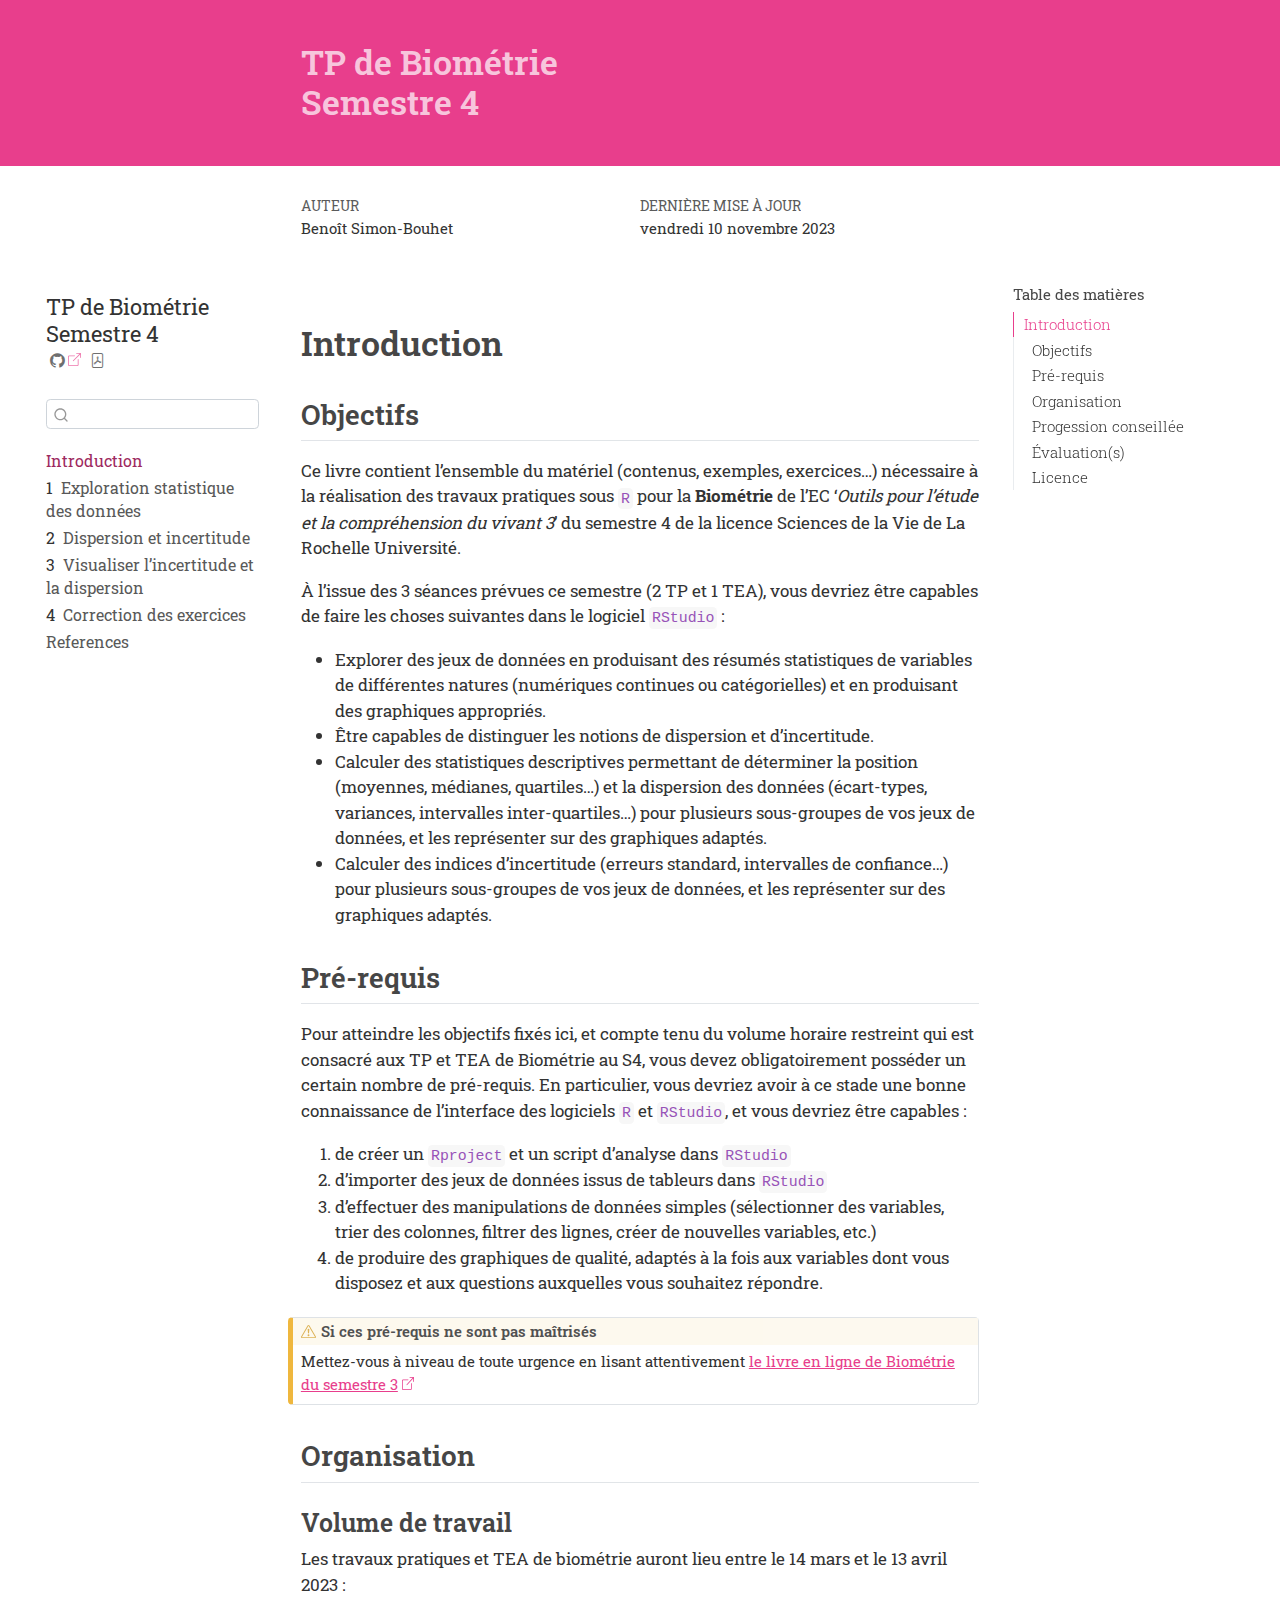
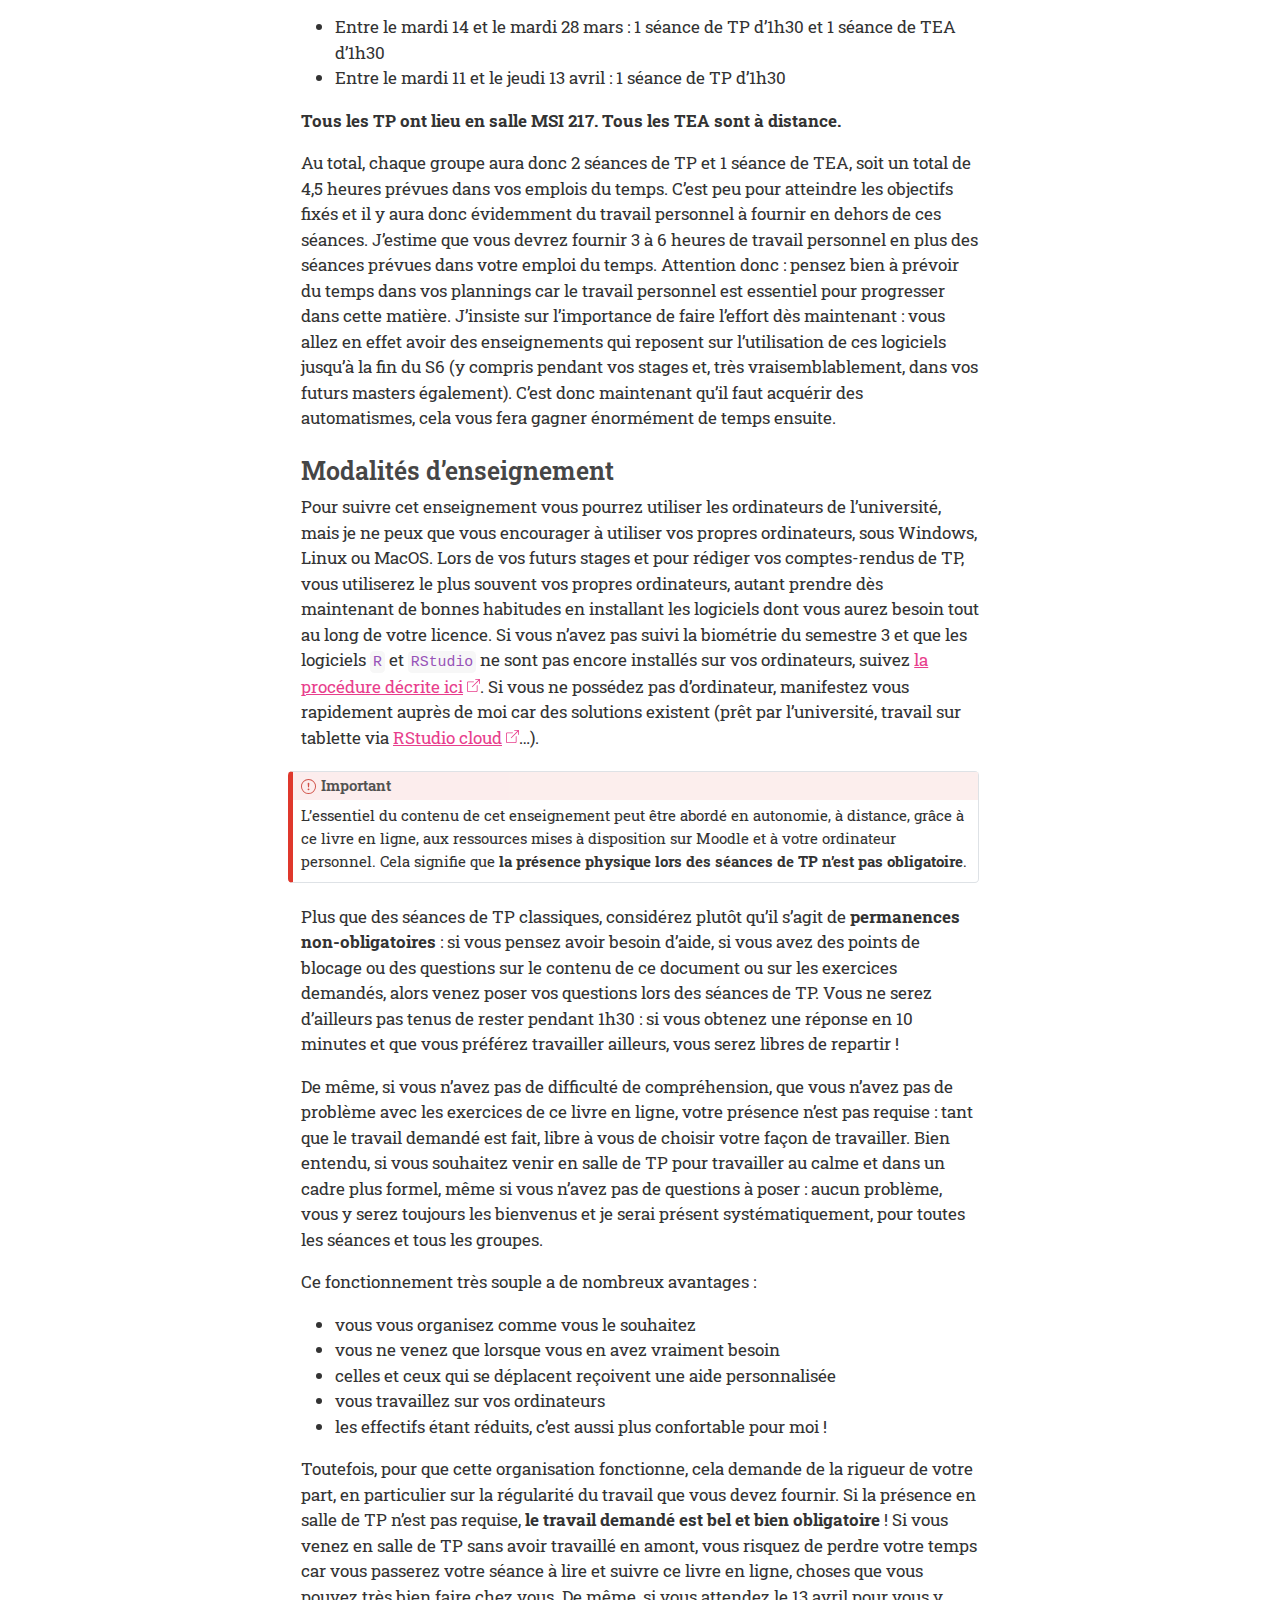
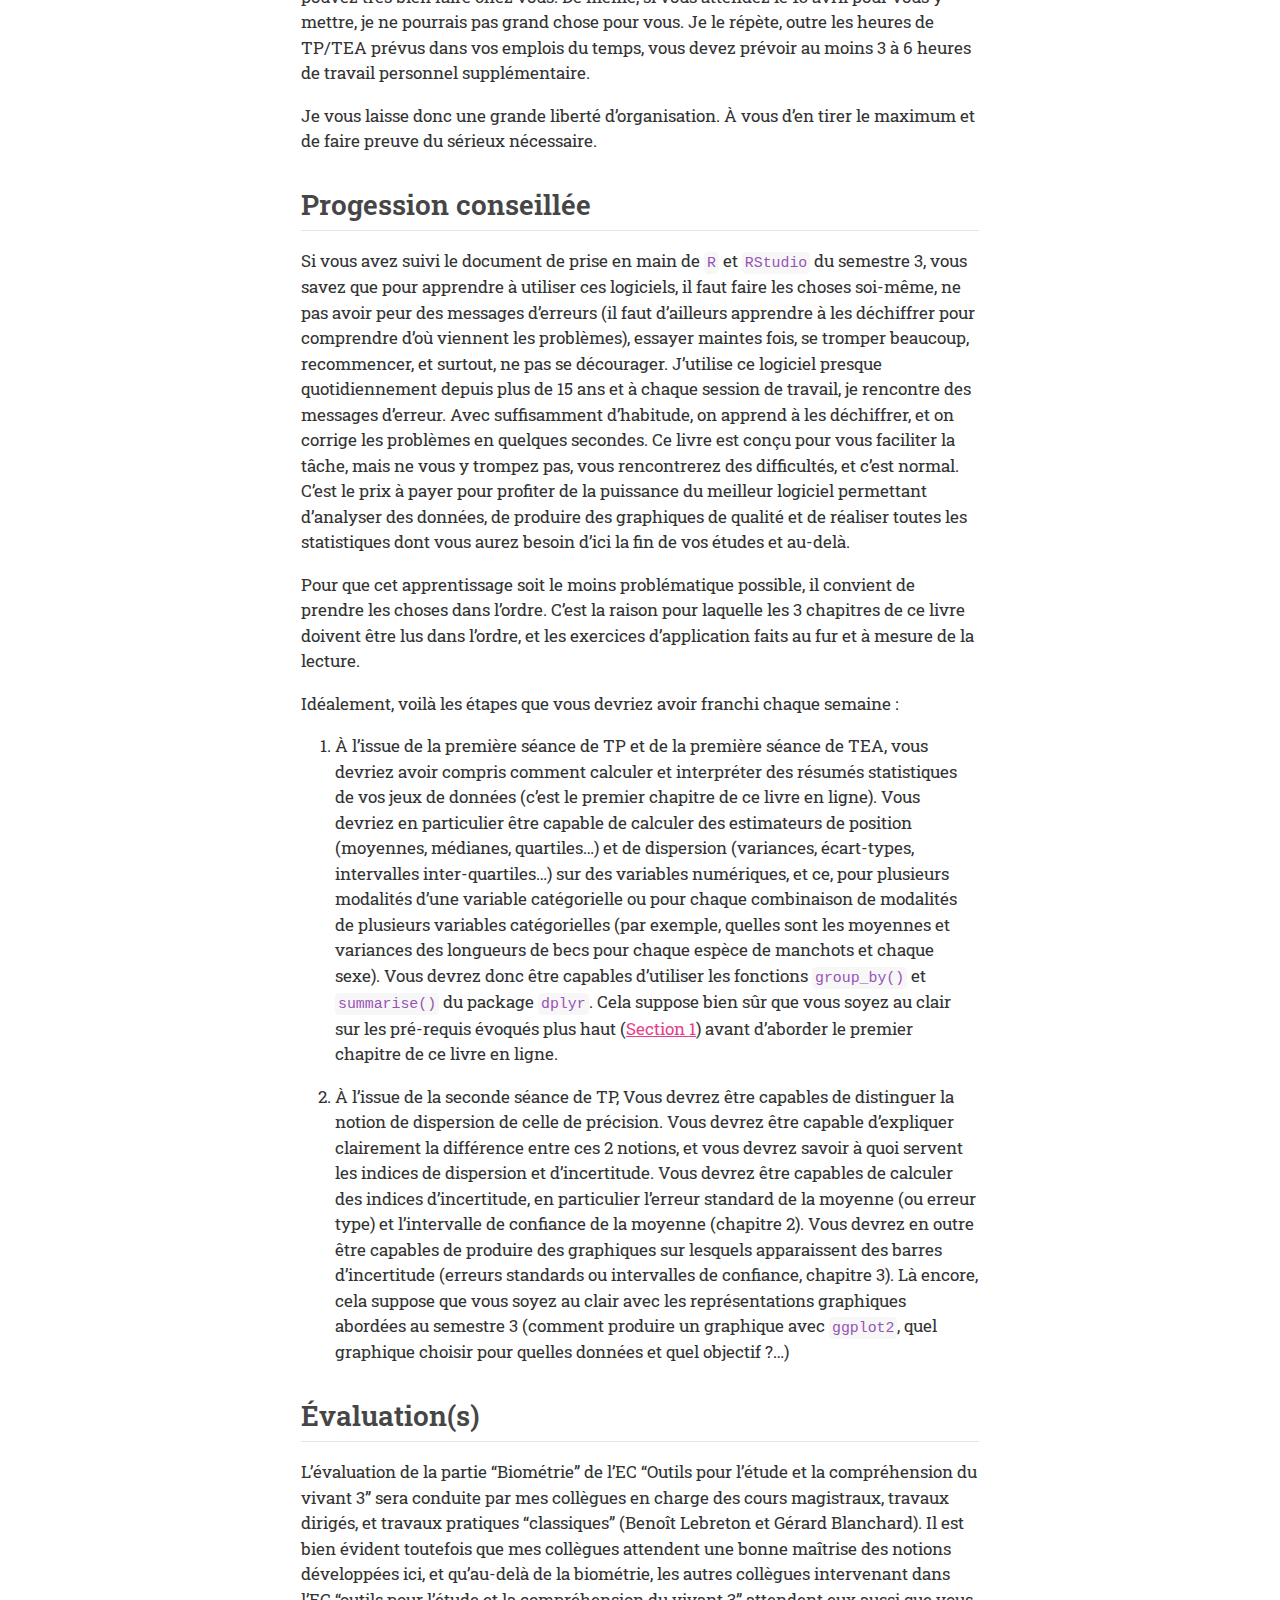
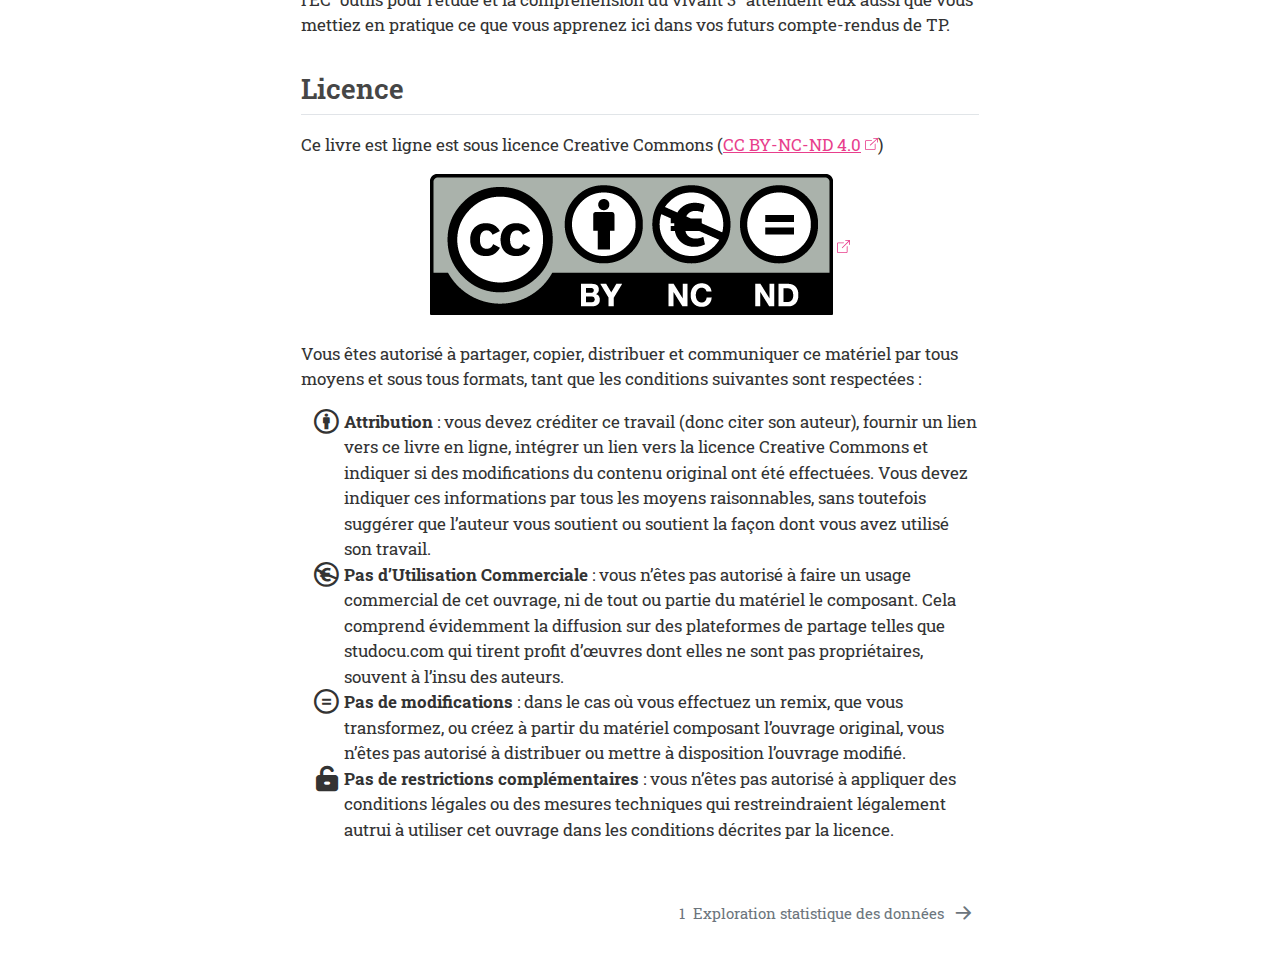
==== docs/index.html @ 90db0536 "Remove gh-pages and switch to rendering in the docs folder" ====
<!DOCTYPE html>
<html xmlns="http://www.w3.org/1999/xhtml" lang="fr" xml:lang="fr"><head>

<meta charset="utf-8">
<meta name="generator" content="quarto-1.3.433">

<meta name="viewport" content="width=device-width, initial-scale=1.0, user-scalable=yes">

<meta name="author" content="Benoît Simon-Bouhet">

<title>TP de Biométrie Semestre 4</title>
<style>
code{white-space: pre-wrap;}
span.smallcaps{font-variant: small-caps;}
div.columns{display: flex; gap: min(4vw, 1.5em);}
div.column{flex: auto; overflow-x: auto;}
div.hanging-indent{margin-left: 1.5em; text-indent: -1.5em;}
ul.task-list{list-style: none;}
ul.task-list li input[type="checkbox"] {
  width: 0.8em;
  margin: 0 0.8em 0.2em -1em; /* quarto-specific, see https://github.com/quarto-dev/quarto-cli/issues/4556 */ 
  vertical-align: middle;
}
</style>


<script src="site_libs/quarto-nav/quarto-nav.js"></script>
<script src="site_libs/quarto-nav/headroom.min.js"></script>
<script src="site_libs/clipboard/clipboard.min.js"></script>
<script src="site_libs/quarto-search/autocomplete.umd.js"></script>
<script src="site_libs/quarto-search/fuse.min.js"></script>
<script src="site_libs/quarto-search/quarto-search.js"></script>
<meta name="quarto:offset" content="./">
<link href="./01-dispersion.html" rel="next">
<script src="site_libs/quarto-html/quarto.js"></script>
<script src="site_libs/quarto-html/popper.min.js"></script>
<script src="site_libs/quarto-html/tippy.umd.min.js"></script>
<script src="site_libs/quarto-html/anchor.min.js"></script>
<link href="site_libs/quarto-html/tippy.css" rel="stylesheet">
<link href="site_libs/quarto-html/quarto-syntax-highlighting.css" rel="stylesheet" id="quarto-text-highlighting-styles">
<script src="site_libs/bootstrap/bootstrap.min.js"></script>
<link href="site_libs/bootstrap/bootstrap-icons.css" rel="stylesheet">
<link href="site_libs/bootstrap/bootstrap.min.css" rel="stylesheet" id="quarto-bootstrap" data-mode="light">
<link href="site_libs/quarto-contrib/fontawesome6-0.1.0/all.css" rel="stylesheet">
<link href="site_libs/quarto-contrib/fontawesome6-0.1.0/latex-fontsize.css" rel="stylesheet">
<script id="quarto-search-options" type="application/json">{
  "location": "sidebar",
  "copy-button": false,
  "collapse-after": 3,
  "panel-placement": "start",
  "type": "textbox",
  "limit": 20,
  "language": {
    "search-no-results-text": "Pas de résultats",
    "search-matching-documents-text": "documents trouvés",
    "search-copy-link-title": "Copier le lien vers la recherche",
    "search-hide-matches-text": "Cacher les correspondances additionnelles",
    "search-more-match-text": "correspondance de plus dans ce document",
    "search-more-matches-text": "correspondances de plus dans ce document",
    "search-clear-button-title": "Effacer",
    "search-detached-cancel-button-title": "Annuler",
    "search-submit-button-title": "Envoyer",
    "search-label": "Recherche"
  }
}</script>
<style>html{ scroll-behavior: smooth; }</style>


</head>

<body class="nav-sidebar floating">

<div id="quarto-search-results"></div>
  <header id="quarto-header" class="headroom fixed-top">
  <nav class="quarto-secondary-nav">
    <div class="container-fluid d-flex">
      <button type="button" class="quarto-btn-toggle btn" data-bs-toggle="collapse" data-bs-target="#quarto-sidebar,#quarto-sidebar-glass" aria-controls="quarto-sidebar" aria-expanded="false" aria-label="Basculer la barre latérale" onclick="if (window.quartoToggleHeadroom) { window.quartoToggleHeadroom(); }">
        <i class="bi bi-layout-text-sidebar-reverse"></i>
      </button>
      <nav class="quarto-page-breadcrumbs" aria-label="breadcrumb"><ol class="breadcrumb"><li class="breadcrumb-item"><a href="./index.html">Introduction</a></li></ol></nav>
      <a class="flex-grow-1" role="button" data-bs-toggle="collapse" data-bs-target="#quarto-sidebar,#quarto-sidebar-glass" aria-controls="quarto-sidebar" aria-expanded="false" aria-label="Basculer la barre latérale" onclick="if (window.quartoToggleHeadroom) { window.quartoToggleHeadroom(); }">      
      </a>
      <button type="button" class="btn quarto-search-button" aria-label="" onclick="window.quartoOpenSearch();">
        <i class="bi bi-search"></i>
      </button>
    </div>
  </nav>
</header>
<!-- content -->
<header id="title-block-header" class="quarto-title-block default page-columns page-full">
  <div class="quarto-title-banner page-columns page-full">
    <div class="quarto-title column-body">
      <h1 class="title">TP de Biométrie<br> Semestre 4<br></h1>
                      </div>
  </div>
    
  
  <div class="quarto-title-meta">

      <div>
      <div class="quarto-title-meta-heading">Auteur</div>
      <div class="quarto-title-meta-contents">
               <p>Benoît Simon-Bouhet </p>
            </div>
    </div>
      
      <div>
      <div class="quarto-title-meta-heading">Dernière Mise à jour</div>
      <div class="quarto-title-meta-contents">
        <p class="date">vendredi 10 novembre 2023</p>
      </div>
    </div>
    
      
    </div>
    
  
  </header><div id="quarto-content" class="quarto-container page-columns page-rows-contents page-layout-article">
<!-- sidebar -->
  <nav id="quarto-sidebar" class="sidebar collapse collapse-horizontal sidebar-navigation floating overflow-auto">
    <div class="pt-lg-2 mt-2 text-left sidebar-header">
    <div class="sidebar-title mb-0 py-0">
      <a href="./">TP de Biométrie<br> Semestre 4<br></a> 
        <div class="sidebar-tools-main">
    <a href="https://github.com/besibo/BiometrieS4" rel="" title="Source Code" class="quarto-navigation-tool px-1" aria-label="Source Code"><i class="bi bi-github"></i></a>
    <a href="./TP-de-Biométrie-br--Semestre-4-br-.pdf" rel="" title="Download PDF" class="quarto-navigation-tool px-1" aria-label="Download PDF"><i class="bi bi-file-pdf"></i></a>
</div>
    </div>
      </div>
        <div class="mt-2 flex-shrink-0 align-items-center">
        <div class="sidebar-search">
        <div id="quarto-search" class="" title="Recherche"></div>
        </div>
        </div>
    <div class="sidebar-menu-container"> 
    <ul class="list-unstyled mt-1">
        <li class="sidebar-item">
  <div class="sidebar-item-container"> 
  <a href="./index.html" class="sidebar-item-text sidebar-link active">
 <span class="menu-text">Introduction</span></a>
  </div>
</li>
        <li class="sidebar-item">
  <div class="sidebar-item-container"> 
  <a href="./01-dispersion.html" class="sidebar-item-text sidebar-link">
 <span class="menu-text"><span class="chapter-number">1</span>&nbsp; <span class="chapter-title">Exploration statistique des données</span></span></a>
  </div>
</li>
        <li class="sidebar-item">
  <div class="sidebar-item-container"> 
  <a href="./02-incertitude.html" class="sidebar-item-text sidebar-link">
 <span class="menu-text"><span class="chapter-number">2</span>&nbsp; <span class="chapter-title">Dispersion et incertitude</span></span></a>
  </div>
</li>
        <li class="sidebar-item">
  <div class="sidebar-item-container"> 
  <a href="./03-graphiques.html" class="sidebar-item-text sidebar-link">
 <span class="menu-text"><span class="chapter-number">3</span>&nbsp; <span class="chapter-title">Visualiser l’incertitude et la dispersion</span></span></a>
  </div>
</li>
        <li class="sidebar-item">
  <div class="sidebar-item-container"> 
  <a href="./04-corrections.html" class="sidebar-item-text sidebar-link">
 <span class="menu-text"><span class="chapter-number">4</span>&nbsp; <span class="chapter-title">Correction des exercices</span></span></a>
  </div>
</li>
        <li class="sidebar-item">
  <div class="sidebar-item-container"> 
  <a href="./references.html" class="sidebar-item-text sidebar-link">
 <span class="menu-text">References</span></a>
  </div>
</li>
    </ul>
    </div>
</nav>
<div id="quarto-sidebar-glass" data-bs-toggle="collapse" data-bs-target="#quarto-sidebar,#quarto-sidebar-glass"></div>
<!-- margin-sidebar -->
    <div id="quarto-margin-sidebar" class="sidebar margin-sidebar">
        <nav id="TOC" role="doc-toc" class="toc-active">
    <h2 id="toc-title">Table des matières</h2>
   
  <ul>
  <li><a href="#introduction" id="toc-introduction" class="nav-link active" data-scroll-target="#introduction">Introduction</a>
  <ul class="collapse">
  <li><a href="#objectifs" id="toc-objectifs" class="nav-link" data-scroll-target="#objectifs">Objectifs</a></li>
  <li><a href="#sec-prerequis" id="toc-sec-prerequis" class="nav-link" data-scroll-target="#sec-prerequis">Pré-requis</a></li>
  <li><a href="#organisation" id="toc-organisation" class="nav-link" data-scroll-target="#organisation">Organisation</a>
  <ul class="collapse">
  <li><a href="#volume-de-travail" id="toc-volume-de-travail" class="nav-link" data-scroll-target="#volume-de-travail">Volume de travail</a></li>
  <li><a href="#modalités-denseignement" id="toc-modalités-denseignement" class="nav-link" data-scroll-target="#modalités-denseignement">Modalités d’enseignement</a></li>
  </ul></li>
  <li><a href="#progession-conseillée" id="toc-progession-conseillée" class="nav-link" data-scroll-target="#progession-conseillée">Progession conseillée</a></li>
  <li><a href="#évaluations" id="toc-évaluations" class="nav-link" data-scroll-target="#évaluations">Évaluation(s)</a></li>
  <li><a href="#licence" id="toc-licence" class="nav-link" data-scroll-target="#licence">Licence</a></li>
  </ul></li>
  </ul>
</nav>
    </div>
<!-- main -->
<main class="content quarto-banner-title-block" id="quarto-document-content">




<section id="introduction" class="level1 unnumbered">
<h1 class="unnumbered">Introduction</h1>
<section id="objectifs" class="level2 unnumbered">
<h2 class="unnumbered anchored" data-anchor-id="objectifs">Objectifs</h2>
<p>Ce livre contient l’ensemble du matériel (contenus, exemples, exercices…) nécessaire à la réalisation des travaux pratiques sous <code>R</code> pour la <strong>Biométrie</strong> de l’EC ‘<em>Outils pour l’étude et la compréhension du vivant 3</em>’ du semestre 4 de la licence Sciences de la Vie de La Rochelle Université.</p>
<p>À l’issue des 3 séances prévues ce semestre (2 TP et 1 TEA), vous devriez être capables de faire les choses suivantes dans le logiciel <code>RStudio</code> :</p>
<ul>
<li>Explorer des jeux de données en produisant des résumés statistiques de variables de différentes natures (numériques continues ou catégorielles) et en produisant des graphiques appropriés.</li>
<li>Être capables de distinguer les notions de dispersion et d’incertitude.</li>
<li>Calculer des statistiques descriptives permettant de déterminer la position (moyennes, médianes, quartiles…) et la dispersion des données (écart-types, variances, intervalles inter-quartiles…) pour plusieurs sous-groupes de vos jeux de données, et les représenter sur des graphiques adaptés.</li>
<li>Calculer des indices d’incertitude (erreurs standard, intervalles de confiance…) pour plusieurs sous-groupes de vos jeux de données, et les représenter sur des graphiques adaptés.</li>
</ul>
</section>
<section id="sec-prerequis" class="level2">
<h2 class="anchored" data-anchor-id="sec-prerequis">Pré-requis</h2>
<p>Pour atteindre les objectifs fixés ici, et compte tenu du volume horaire restreint qui est consacré aux TP et TEA de Biométrie au S4, vous devez obligatoirement posséder un certain nombre de pré-requis. En particulier, vous devriez avoir à ce stade une bonne connaissance de l’interface des logiciels <code>R</code> et <code>RStudio</code>, et vous devriez être capables :</p>
<ol type="1">
<li>de créer un <code>Rproject</code> et un script d’analyse dans <code>RStudio</code></li>
<li>d’importer des jeux de données issus de tableurs dans <code>RStudio</code></li>
<li>d’effectuer des manipulations de données simples (sélectionner des variables, trier des colonnes, filtrer des lignes, créer de nouvelles variables, etc.)</li>
<li>de produire des graphiques de qualité, adaptés à la fois aux variables dont vous disposez et aux questions auxquelles vous souhaitez répondre.</li>
</ol>
<div class="callout callout-style-default callout-warning callout-titled">
<div class="callout-header d-flex align-content-center">
<div class="callout-icon-container">
<i class="callout-icon"></i>
</div>
<div class="callout-title-container flex-fill">
Si ces pré-requis ne sont pas maîtrisés
</div>
</div>
<div class="callout-body-container callout-body">
<p>Mettez-vous à niveau de toute urgence en lisant attentivement <a href="https://besibo.github.io/BiometrieS3/">le livre en ligne de Biométrie du semestre 3</a></p>
</div>
</div>
</section>
<section id="organisation" class="level2 unnumbered">
<h2 class="unnumbered anchored" data-anchor-id="organisation">Organisation</h2>
<section id="volume-de-travail" class="level3 unnumbered">
<h3 class="unnumbered anchored" data-anchor-id="volume-de-travail">Volume de travail</h3>
<p>Les travaux pratiques et TEA de biométrie auront lieu entre le 14 mars et le 13 avril 2023 :</p>
<ul>
<li>Entre le mardi 14 et le mardi 28 mars : 1 séance de TP d’1h30 et 1 séance de TEA d’1h30</li>
<li>Entre le mardi 11 et le jeudi 13 avril : 1 séance de TP d’1h30</li>
</ul>
<!-- Il manque une séance de TP et de TEA par rapport à la maquette -->
<p><strong>Tous les TP ont lieu en salle MSI 217. Tous les TEA sont à distance.</strong></p>
<p>Au total, chaque groupe aura donc 2 séances de TP et 1 séance de TEA, soit un total de 4,5 heures prévues dans vos emplois du temps. C’est peu pour atteindre les objectifs fixés et il y aura donc évidemment du travail personnel à fournir en dehors de ces séances. J’estime que vous devrez fournir 3 à 6 heures de travail personnel en plus des séances prévues dans votre emploi du temps. Attention donc : pensez bien à prévoir du temps dans vos plannings car le travail personnel est essentiel pour progresser dans cette matière. J’insiste sur l’importance de faire l’effort dès maintenant : vous allez en effet avoir des enseignements qui reposent sur l’utilisation de ces logiciels jusqu’à la fin du S6 (y compris pendant vos stages et, très vraisemblablement, dans vos futurs masters également). C’est donc maintenant qu’il faut acquérir des automatismes, cela vous fera gagner énormément de temps ensuite.</p>
</section>
<section id="modalités-denseignement" class="level3 unnumbered">
<h3 class="unnumbered anchored" data-anchor-id="modalités-denseignement">Modalités d’enseignement</h3>
<p>Pour suivre cet enseignement vous pourrez utiliser les ordinateurs de l’université, mais je ne peux que vous encourager à utiliser vos propres ordinateurs, sous Windows, Linux ou MacOS. Lors de vos futurs stages et pour rédiger vos comptes-rendus de TP, vous utiliserez le plus souvent vos propres ordinateurs, autant prendre dès maintenant de bonnes habitudes en installant les logiciels dont vous aurez besoin tout au long de votre licence. Si vous n’avez pas suivi la biométrie du semestre 3 et que les logiciels <code>R</code> et <code>RStudio</code> ne sont pas encore installés sur vos ordinateurs, suivez <a href="https://besibo.github.io/BiometrieS3/01-R-basics.html#sec-install">la procédure décrite ici</a>. Si vous ne possédez pas d’ordinateur, manifestez vous rapidement auprès de moi car des solutions existent (prêt par l’université, travail sur tablette via <a href="https://rstudio.cloud">RStudio cloud</a>…).</p>
<div class="callout callout-style-default callout-important callout-titled">
<div class="callout-header d-flex align-content-center">
<div class="callout-icon-container">
<i class="callout-icon"></i>
</div>
<div class="callout-title-container flex-fill">
Important
</div>
</div>
<div class="callout-body-container callout-body">
<p>L’essentiel du contenu de cet enseignement peut être abordé en autonomie, à distance, grâce à ce livre en ligne, aux ressources mises à disposition sur Moodle et à votre ordinateur personnel. Cela signifie que <strong>la présence physique lors des séances de TP n’est pas obligatoire</strong>.</p>
</div>
</div>
<p>Plus que des séances de TP classiques, considérez plutôt qu’il s’agit de <strong>permanences non-obligatoires</strong> : si vous pensez avoir besoin d’aide, si vous avez des points de blocage ou des questions sur le contenu de ce document ou sur les exercices demandés, alors venez poser vos questions lors des séances de TP. Vous ne serez d’ailleurs pas tenus de rester pendant 1h30 : si vous obtenez une réponse en 10 minutes et que vous préférez travailler ailleurs, vous serez libres de repartir !</p>
<p>De même, si vous n’avez pas de difficulté de compréhension, que vous n’avez pas de problème avec les exercices de ce livre en ligne, votre présence n’est pas requise : tant que le travail demandé est fait, libre à vous de choisir votre façon de travailler. Bien entendu, si vous souhaitez venir en salle de TP pour travailler au calme et dans un cadre plus formel, même si vous n’avez pas de questions à poser : aucun problème, vous y serez toujours les bienvenus et je serai présent systématiquement, pour toutes les séances et tous les groupes.</p>
<p>Ce fonctionnement très souple a de nombreux avantages :</p>
<ul>
<li>vous vous organisez comme vous le souhaitez</li>
<li>vous ne venez que lorsque vous en avez vraiment besoin</li>
<li>celles et ceux qui se déplacent reçoivent une aide personnalisée</li>
<li>vous travaillez sur vos ordinateurs</li>
<li>les effectifs étant réduits, c’est aussi plus confortable pour moi !</li>
</ul>
<p>Toutefois, pour que cette organisation fonctionne, cela demande de la rigueur de votre part, en particulier sur la régularité du travail que vous devez fournir. Si la présence en salle de TP n’est pas requise, <strong>le travail demandé est bel et bien obligatoire</strong> ! Si vous venez en salle de TP sans avoir travaillé en amont, vous risquez de perdre votre temps car vous passerez votre séance à lire et suivre ce livre en ligne, choses que vous pouvez très bien faire chez vous. De même, si vous attendez le 13 avril pour vous y mettre, je ne pourrais pas grand chose pour vous. Je le répète, outre les heures de TP/TEA prévus dans vos emplois du temps, vous devez prévoir au moins 3 à 6 heures de travail personnel supplémentaire.</p>
<p>Je vous laisse donc une grande liberté d’organisation. À vous d’en tirer le maximum et de faire preuve du sérieux nécessaire.</p>
<!-- ### Utilisation de Slack {-} -->

<!-- Outre les séances de permanence non-obligatoires, nous échangerons aussi sur [l'application Slack](https://slack.com/intl/fr-fr/), qui fonctionne un peu comme un "twitter privé". Slack facilite la communication des équipes et permet de travailler ensemble. Créez-vous un compte en ligne et installez le logiciel sur votre ordinateur (il existe aussi des versions pour tablettes et smartphones). Lorsque vous aurez installé le logiciel, [cliquez sur ce lien](https://join.slack.com/t/l3sv22-23ecoutil/shared_invite/zt-1hmldkjae-Y9VADlxH~iM5u3PPMUF9_A) pour vous connecter à notre espace de travail commun intitulé `L3 SV 22-23 / EC outils` (ce lien expire régulièrement : faites moi signe s'il n'est plus valide).  -->
<!-- Vous verrez que 3 "chaînes" sont disponibles : -->
<!-- - \#général : c'est là que les questions liées à l'organisation générale du cours, des TP et TEA, des évaluations, etc. doivent être posées. Si vous ne savez pas si une séance de permanence a lieu, posez la question ici. -->

<!-- - \#questions-rstudio : c'est ici que toutes les questions pratiques liées à l'utilisation de `R` et `RStudio` devront êtres posées. Problèmes de syntaxe, problèmes liés à l'interface, à l'installation des packages ou à l'utilisation des fonctions, à la création des graphiques, à la manipulation des tableaux... Tout ce qui concerne directement les logiciels sera traité ici. Vous êtes libres de poser des questions, de poster des captures d'écran, des morceaux de code, des messages d'erreur. Et **vous êtes bien entendus vivement encouragés à vous entraider et à répondre aux questions de vos collègues.** Je n'interviendrai ici que pour répondre aux questions laissées sans réponse ou si les réponses apportées sont inexactes. Le fonctionnement est celui d'un forum de discussion instantané. Vous en tirerez le plus grand bénéfice en participant et en n'ayant pas peur de poser des questions, même si elles vous paraissent idiotes. Rappelez-vous toujours que si vous vous posez une question, d'autres se la posent aussi probablement. -->
<!-- - \#questions-stats : C'est ici que vous pourrez poser vos questions liées aux méthodes statistiques ou aux choix des modèles de dynamique des populations. Tout ce qui ne concerne pas directement l'utilisation du logiciel (comme par exemple le choix d'un test ou des hypothèses nulles et alternatives, la démarche d'analyse, la signification de tel paramètre ou estimateur, le principe de telle ou telle méthode...) peut être discuté ici. Comme pour le canal \#questions-rstudio, **vous êtes encouragés à vous entraider et à répondre aux questions de vos collègues**. -->

<!-- Ainsi, quand vous travaillerez à vos TP ou TEA, que vous soyez installés chez vous ou en salle de TP, prenez l'habitude de garder Slack ouvert sur votre ordinateur. Même si vous n'avez pas de question à poser, votre participation active pour répondre à vos collègues est souhaitable et souhaitée. Je vous incite donc fortement à vous **entraider** : c'est très formateur pour celui qui explique, et celui qui rencontre une difficulté a plus de chances de comprendre si c'est quelqu'un d'autre qui lui explique plutôt que la personne qui a rédigé les instructions mal comprises. -->
<!-- Ce document est fait pour vous permettre d'avancer en autonomie et vous ne devriez normalement pas avoir beaucoup besoin de moi si votre lecture est attentive. L'expérience montre en effet que la plupart du temps, il suffit de lire correctement les paragraphes précédents et/ou suivants pour obtenir la réponse à ses questions. J'essaie néanmoins de rester disponible sur Slack pendant les séances de TP et de TEA de tous les groupes. Cela veut donc dire que même si votre groupe n'est pas en TP, vos questions ont des chances d'être lues et de recevoir des réponses dès que d'autres groupes sont en TP ou TEA. Vous êtes d'ailleurs encouragés à échanger sur Slack aussi pendant vos phases de travail personnel. -->
</section>
</section>
<section id="progession-conseillée" class="level2 unnumbered">
<h2 class="unnumbered anchored" data-anchor-id="progession-conseillée">Progession conseillée</h2>
<p>Si vous avez suivi le document de prise en main de <code>R</code> et <code>RStudio</code> du semestre 3, vous savez que pour apprendre à utiliser ces logiciels, il faut faire les choses soi-même, ne pas avoir peur des messages d’erreurs (il faut d’ailleurs apprendre à les déchiffrer pour comprendre d’où viennent les problèmes), essayer maintes fois, se tromper beaucoup, recommencer, et surtout, ne pas se décourager. J’utilise ce logiciel presque quotidiennement depuis plus de 15 ans et à chaque session de travail, je rencontre des messages d’erreur. Avec suffisamment d’habitude, on apprend à les déchiffrer, et on corrige les problèmes en quelques secondes. Ce livre est conçu pour vous faciliter la tâche, mais ne vous y trompez pas, vous rencontrerez des difficultés, et c’est normal. C’est le prix à payer pour profiter de la puissance du meilleur logiciel permettant d’analyser des données, de produire des graphiques de qualité et de réaliser toutes les statistiques dont vous aurez besoin d’ici la fin de vos études et au-delà.</p>
<p>Pour que cet apprentissage soit le moins problématique possible, il convient de prendre les choses dans l’ordre. C’est la raison pour laquelle les 3 chapitres de ce livre doivent être lus dans l’ordre, et les exercices d’application faits au fur et à mesure de la lecture.</p>
<p>Idéalement, voilà les étapes que vous devriez avoir franchi chaque semaine :</p>
<ol type="1">
<li><p>À l’issue de la première séance de TP et de la première séance de TEA, vous devriez avoir compris comment calculer et interpréter des résumés statistiques de vos jeux de données (c’est le premier chapitre de ce livre en ligne). Vous devriez en particulier être capable de calculer des estimateurs de position (moyennes, médianes, quartiles…) et de dispersion (variances, écart-types, intervalles inter-quartiles…) sur des variables numériques, et ce, pour plusieurs modalités d’une variable catégorielle ou pour chaque combinaison de modalités de plusieurs variables catégorielles (par exemple, quelles sont les moyennes et variances des longueurs de becs pour chaque espèce de manchots et chaque sexe). Vous devrez donc être capables d’utiliser les fonctions <code>group_by()</code> et <code>summarise()</code> du package <code>dplyr</code>. Cela suppose bien sûr que vous soyez au clair sur les pré-requis évoqués plus haut (<a href="#sec-prerequis"><span>Section&nbsp;1</span></a>) avant d’aborder le premier chapitre de ce livre en ligne.</p></li>
<li><p>À l’issue de la seconde séance de TP, Vous devrez être capables de distinguer la notion de dispersion de celle de précision. Vous devrez être capable d’expliquer clairement la différence entre ces 2 notions, et vous devrez savoir à quoi servent les indices de dispersion et d’incertitude. Vous devrez être capables de calculer des indices d’incertitude, en particulier l’erreur standard de la moyenne (ou erreur type) et l’intervalle de confiance de la moyenne (chapitre 2). Vous devrez en outre être capables de produire des graphiques sur lesquels apparaissent des barres d’incertitude (erreurs standards ou intervalles de confiance, chapitre 3). Là encore, cela suppose que vous soyez au clair avec les représentations graphiques abordées au semestre 3 (comment produire un graphique avec <code>ggplot2</code>, quel graphique choisir pour quelles données et quel objectif ?…)</p></li>
</ol>
</section>
<section id="évaluations" class="level2 unnumbered">
<h2 class="unnumbered anchored" data-anchor-id="évaluations">Évaluation(s)</h2>
<p>L’évaluation de la partie “Biométrie” de l’EC “Outils pour l’étude et la compréhension du vivant 3” sera conduite par mes collègues en charge des cours magistraux, travaux dirigés, et travaux pratiques “classiques” (Benoît Lebreton et Gérard Blanchard). Il est bien évident toutefois que mes collègues attendent une bonne maîtrise des notions développées ici, et qu’au-delà de la biométrie, les autres collègues intervenant dans l’EC “outils pour l’étude et la compréhension du vivant 3” attendent eux aussi que vous mettiez en pratique ce que vous apprenez ici dans vos futurs compte-rendus de TP.</p>
</section>
<section id="licence" class="level2">
<h2 class="anchored" data-anchor-id="licence">Licence</h2>
<p>Ce livre est ligne est sous licence Creative Commons (<a href="https://creativecommons.org/licenses/by-nc-nd/4.0/deed.fr">CC BY-NC-ND 4.0</a>)</p>
<div class="quarto-figure quarto-figure-center">
<figure class="figure">
<p><a href="https://creativecommons.org/licenses/by-nc-nd/4.0/deed.fr"><img src="images/cc_licence.png" class="img-fluid figure-img"></a></p>
</figure>
</div>
<p>Vous êtes autorisé à partager, copier, distribuer et communiquer ce matériel par tous moyens et sous tous formats, tant que les conditions suivantes sont respectées :</p>
<ul class="fa-ul">
<li>
<span class="fa-li"><i class="fa-brands fa-creative-commons-by fa-xl" aria-label="creative-commons-by"></i></span> <strong>Attribution</strong> : vous devez créditer ce travail (donc citer son auteur), fournir un lien vers ce livre en ligne, intégrer un lien vers la licence Creative Commons et indiquer si des modifications du contenu original ont été effectuées. Vous devez indiquer ces informations par tous les moyens raisonnables, sans toutefois suggérer que l’auteur vous soutient ou soutient la façon dont vous avez utilisé son travail.
</li>
<li>
<span class="fa-li"><i class="fa-brands fa-creative-commons-nc-eu fa-xl" aria-label="creative-commons-nc-eu"></i></span> <strong>Pas d’Utilisation Commerciale</strong> : vous n’êtes pas autorisé à faire un usage commercial de cet ouvrage, ni de tout ou partie du matériel le composant. Cela comprend évidemment la diffusion sur des plateformes de partage telles que studocu.com qui tirent profit d’œuvres dont elles ne sont pas propriétaires, souvent à l’insu des auteurs.
</li>
<li>
<span class="fa-li"><i class="fa-brands fa-creative-commons-nd fa-xl" aria-label="creative-commons-nd"></i></span> <strong>Pas de modifications</strong> : dans le cas où vous effectuez un remix, que vous transformez, ou créez à partir du matériel composant l’ouvrage original, vous n’êtes pas autorisé à distribuer ou mettre à disposition l’ouvrage modifié.
</li>
<li>
<span class="fa-li"><i class="fa-solid fa-unlock-alt fa-xl" aria-label="unlock-alt"></i></span> <strong>Pas de restrictions complémentaires</strong> : vous n’êtes pas autorisé à appliquer des conditions légales ou des mesures techniques qui restreindraient légalement autrui à utiliser cet ouvrage dans les conditions décrites par la licence.
</li>
</ul>


</section>
</section>

</main> <!-- /main -->
<script id="quarto-html-after-body" type="application/javascript">
window.document.addEventListener("DOMContentLoaded", function (event) {
  const toggleBodyColorMode = (bsSheetEl) => {
    const mode = bsSheetEl.getAttribute("data-mode");
    const bodyEl = window.document.querySelector("body");
    if (mode === "dark") {
      bodyEl.classList.add("quarto-dark");
      bodyEl.classList.remove("quarto-light");
    } else {
      bodyEl.classList.add("quarto-light");
      bodyEl.classList.remove("quarto-dark");
    }
  }
  const toggleBodyColorPrimary = () => {
    const bsSheetEl = window.document.querySelector("link#quarto-bootstrap");
    if (bsSheetEl) {
      toggleBodyColorMode(bsSheetEl);
    }
  }
  toggleBodyColorPrimary();  
  const icon = "";
  const anchorJS = new window.AnchorJS();
  anchorJS.options = {
    placement: 'right',
    icon: icon
  };
  anchorJS.add('.anchored');
  const isCodeAnnotation = (el) => {
    for (const clz of el.classList) {
      if (clz.startsWith('code-annotation-')) {                     
        return true;
      }
    }
    return false;
  }
  const clipboard = new window.ClipboardJS('.code-copy-button', {
    text: function(trigger) {
      const codeEl = trigger.previousElementSibling.cloneNode(true);
      for (const childEl of codeEl.children) {
        if (isCodeAnnotation(childEl)) {
          childEl.remove();
        }
      }
      return codeEl.innerText;
    }
  });
  clipboard.on('success', function(e) {
    // button target
    const button = e.trigger;
    // don't keep focus
    button.blur();
    // flash "checked"
    button.classList.add('code-copy-button-checked');
    var currentTitle = button.getAttribute("title");
    button.setAttribute("title", "Copié");
    let tooltip;
    if (window.bootstrap) {
      button.setAttribute("data-bs-toggle", "tooltip");
      button.setAttribute("data-bs-placement", "left");
      button.setAttribute("data-bs-title", "Copié");
      tooltip = new bootstrap.Tooltip(button, 
        { trigger: "manual", 
          customClass: "code-copy-button-tooltip",
          offset: [0, -8]});
      tooltip.show();    
    }
    setTimeout(function() {
      if (tooltip) {
        tooltip.hide();
        button.removeAttribute("data-bs-title");
        button.removeAttribute("data-bs-toggle");
        button.removeAttribute("data-bs-placement");
      }
      button.setAttribute("title", currentTitle);
      button.classList.remove('code-copy-button-checked');
    }, 1000);
    // clear code selection
    e.clearSelection();
  });
  function tippyHover(el, contentFn) {
    const config = {
      allowHTML: true,
      content: contentFn,
      maxWidth: 500,
      delay: 100,
      arrow: false,
      appendTo: function(el) {
          return el.parentElement;
      },
      interactive: true,
      interactiveBorder: 10,
      theme: 'quarto',
      placement: 'bottom-start'
    };
    window.tippy(el, config); 
  }
  const noterefs = window.document.querySelectorAll('a[role="doc-noteref"]');
  for (var i=0; i<noterefs.length; i++) {
    const ref = noterefs[i];
    tippyHover(ref, function() {
      // use id or data attribute instead here
      let href = ref.getAttribute('data-footnote-href') || ref.getAttribute('href');
      try { href = new URL(href).hash; } catch {}
      const id = href.replace(/^#\/?/, "");
      const note = window.document.getElementById(id);
      return note.innerHTML;
    });
  }
      let selectedAnnoteEl;
      const selectorForAnnotation = ( cell, annotation) => {
        let cellAttr = 'data-code-cell="' + cell + '"';
        let lineAttr = 'data-code-annotation="' +  annotation + '"';
        const selector = 'span[' + cellAttr + '][' + lineAttr + ']';
        return selector;
      }
      const selectCodeLines = (annoteEl) => {
        const doc = window.document;
        const targetCell = annoteEl.getAttribute("data-target-cell");
        const targetAnnotation = annoteEl.getAttribute("data-target-annotation");
        const annoteSpan = window.document.querySelector(selectorForAnnotation(targetCell, targetAnnotation));
        const lines = annoteSpan.getAttribute("data-code-lines").split(",");
        const lineIds = lines.map((line) => {
          return targetCell + "-" + line;
        })
        let top = null;
        let height = null;
        let parent = null;
        if (lineIds.length > 0) {
            //compute the position of the single el (top and bottom and make a div)
            const el = window.document.getElementById(lineIds[0]);
            top = el.offsetTop;
            height = el.offsetHeight;
            parent = el.parentElement.parentElement;
          if (lineIds.length > 1) {
            const lastEl = window.document.getElementById(lineIds[lineIds.length - 1]);
            const bottom = lastEl.offsetTop + lastEl.offsetHeight;
            height = bottom - top;
          }
          if (top !== null && height !== null && parent !== null) {
            // cook up a div (if necessary) and position it 
            let div = window.document.getElementById("code-annotation-line-highlight");
            if (div === null) {
              div = window.document.createElement("div");
              div.setAttribute("id", "code-annotation-line-highlight");
              div.style.position = 'absolute';
              parent.appendChild(div);
            }
            div.style.top = top - 2 + "px";
            div.style.height = height + 4 + "px";
            let gutterDiv = window.document.getElementById("code-annotation-line-highlight-gutter");
            if (gutterDiv === null) {
              gutterDiv = window.document.createElement("div");
              gutterDiv.setAttribute("id", "code-annotation-line-highlight-gutter");
              gutterDiv.style.position = 'absolute';
              const codeCell = window.document.getElementById(targetCell);
              const gutter = codeCell.querySelector('.code-annotation-gutter');
              gutter.appendChild(gutterDiv);
            }
            gutterDiv.style.top = top - 2 + "px";
            gutterDiv.style.height = height + 4 + "px";
          }
          selectedAnnoteEl = annoteEl;
        }
      };
      const unselectCodeLines = () => {
        const elementsIds = ["code-annotation-line-highlight", "code-annotation-line-highlight-gutter"];
        elementsIds.forEach((elId) => {
          const div = window.document.getElementById(elId);
          if (div) {
            div.remove();
          }
        });
        selectedAnnoteEl = undefined;
      };
      // Attach click handler to the DT
      const annoteDls = window.document.querySelectorAll('dt[data-target-cell]');
      for (const annoteDlNode of annoteDls) {
        annoteDlNode.addEventListener('click', (event) => {
          const clickedEl = event.target;
          if (clickedEl !== selectedAnnoteEl) {
            unselectCodeLines();
            const activeEl = window.document.querySelector('dt[data-target-cell].code-annotation-active');
            if (activeEl) {
              activeEl.classList.remove('code-annotation-active');
            }
            selectCodeLines(clickedEl);
            clickedEl.classList.add('code-annotation-active');
          } else {
            // Unselect the line
            unselectCodeLines();
            clickedEl.classList.remove('code-annotation-active');
          }
        });
      }
  const findCites = (el) => {
    const parentEl = el.parentElement;
    if (parentEl) {
      const cites = parentEl.dataset.cites;
      if (cites) {
        return {
          el,
          cites: cites.split(' ')
        };
      } else {
        return findCites(el.parentElement)
      }
    } else {
      return undefined;
    }
  };
  var bibliorefs = window.document.querySelectorAll('a[role="doc-biblioref"]');
  for (var i=0; i<bibliorefs.length; i++) {
    const ref = bibliorefs[i];
    const citeInfo = findCites(ref);
    if (citeInfo) {
      tippyHover(citeInfo.el, function() {
        var popup = window.document.createElement('div');
        citeInfo.cites.forEach(function(cite) {
          var citeDiv = window.document.createElement('div');
          citeDiv.classList.add('hanging-indent');
          citeDiv.classList.add('csl-entry');
          var biblioDiv = window.document.getElementById('ref-' + cite);
          if (biblioDiv) {
            citeDiv.innerHTML = biblioDiv.innerHTML;
          }
          popup.appendChild(citeDiv);
        });
        return popup.innerHTML;
      });
    }
  }
    var localhostRegex = new RegExp(/^(?:http|https):\/\/localhost\:?[0-9]*\//);
      var filterRegex = new RegExp('/' + window.location.host + '/');
    var isInternal = (href) => {
        return filterRegex.test(href) || localhostRegex.test(href);
    }
    // Inspect non-navigation links and adorn them if external
 	var links = window.document.querySelectorAll('a[href]:not(.nav-link):not(.navbar-brand):not(.toc-action):not(.sidebar-link):not(.sidebar-item-toggle):not(.pagination-link):not(.no-external):not([aria-hidden]):not(.dropdown-item)');
    for (var i=0; i<links.length; i++) {
      const link = links[i];
      if (!isInternal(link.href)) {
          // target, if specified
          link.setAttribute("target", "_blank");
          // default icon
          link.classList.add("external");
      }
    }
});
</script>
<nav class="page-navigation">
  <div class="nav-page nav-page-previous">
  </div>
  <div class="nav-page nav-page-next">
      <a href="./01-dispersion.html" class="pagination-link">
        <span class="nav-page-text"><span class="chapter-number">1</span>&nbsp; <span class="chapter-title">Exploration statistique des données</span></span> <i class="bi bi-arrow-right-short"></i>
      </a>
  </div>
</nav>
</div> <!-- /content -->



<script src="site_libs/quarto-html/zenscroll-min.js"></script>
</body></html>
---- docs/site_libs/quarto-html/tippy.css ----
.tippy-box[data-animation=fade][data-state=hidden]{opacity:0}[data-tippy-root]{max-width:calc(100vw - 10px)}.tippy-box{position:relative;background-color:#333;color:#fff;border-radius:4px;font-size:14px;line-height:1.4;white-space:normal;outline:0;transition-property:transform,visibility,opacity}.tippy-box[data-placement^=top]>.tippy-arrow{bottom:0}.tippy-box[data-placement^=top]>.tippy-arrow:before{bottom:-7px;left:0;border-width:8px 8px 0;border-top-color:initial;transform-origin:center top}.tippy-box[data-placement^=bottom]>.tippy-arrow{top:0}.tippy-box[data-placement^=bottom]>.tippy-arrow:before{top:-7px;left:0;border-width:0 8px 8px;border-bottom-color:initial;transform-origin:center bottom}.tippy-box[data-placement^=left]>.tippy-arrow{right:0}.tippy-box[data-placement^=left]>.tippy-arrow:before{border-width:8px 0 8px 8px;border-left-color:initial;right:-7px;transform-origin:center left}.tippy-box[data-placement^=right]>.tippy-arrow{left:0}.tippy-box[data-placement^=right]>.tippy-arrow:before{left:-7px;border-width:8px 8px 8px 0;border-right-color:initial;transform-origin:center right}.tippy-box[data-inertia][data-state=visible]{transition-timing-function:cubic-bezier(.54,1.5,.38,1.11)}.tippy-arrow{width:16px;height:16px;color:#333}.tippy-arrow:before{content:"";position:absolute;border-color:transparent;border-style:solid}.tippy-content{position:relative;padding:5px 9px;z-index:1}
---- docs/site_libs/quarto-html/quarto-syntax-highlighting.css ----
/* quarto syntax highlight colors */
:root {
  --quarto-hl-kw-color: #859900;
  --quarto-hl-fu-color: #268bd2;
  --quarto-hl-va-color: #268bd2;
  --quarto-hl-cf-color: #859900;
  --quarto-hl-op-color: #859900;
  --quarto-hl-bu-color: #cb4b16;
  --quarto-hl-ex-color: #268bd2;
  --quarto-hl-pp-color: #cb4b16;
  --quarto-hl-at-color: #268bd2;
  --quarto-hl-ch-color: #2aa198;
  --quarto-hl-sc-color: #dc322f;
  --quarto-hl-st-color: #2aa198;
  --quarto-hl-vs-color: #2aa198;
  --quarto-hl-ss-color: #dc322f;
  --quarto-hl-im-color: #2aa198;
  --quarto-hl-dt-color: #b58900;
  --quarto-hl-dv-color: #2aa198;
  --quarto-hl-bn-color: #2aa198;
  --quarto-hl-fl-color: #2aa198;
  --quarto-hl-cn-color: #2aa198;
  --quarto-hl-co-color: #93a1a1;
  --quarto-hl-do-color: #dc322f;
  --quarto-hl-an-color: #268bd2;
  --quarto-hl-cv-color: #2aa198;
  --quarto-hl-re-color: #268bd2;
  --quarto-hl-in-color: #b58900;
  --quarto-hl-wa-color: #cb4b16;
  --quarto-hl-al-color: #d33682;
  --quarto-hl-er-color: #dc322f;
}

/* other quarto variables */
:root {
  --quarto-font-monospace: SFMono-Regular, Menlo, Monaco, Consolas, "Liberation Mono", "Courier New", monospace;
}

pre > code.sourceCode > span {
  color: #657b83;
  font-style: inherit;
}

code span {
  color: #657b83;
  font-style: inherit;
}

code.sourceCode > span {
  color: #657b83;
  font-style: inherit;
}

div.sourceCode,
div.sourceCode pre.sourceCode {
  color: #657b83;
  font-style: inherit;
}

code span.kw {
  color: #859900;
  font-weight: bold;
}

code span.fu {
  color: #268bd2;
}

code span.va {
  color: #268bd2;
}

code span.cf {
  color: #859900;
  font-weight: bold;
}

code span.op {
  color: #859900;
}

code span.bu {
  color: #cb4b16;
}

code span.ex {
  color: #268bd2;
  font-weight: bold;
}

code span.pp {
  color: #cb4b16;
}

code span.at {
  color: #268bd2;
}

code span.ch {
  color: #2aa198;
}

code span.sc {
  color: #dc322f;
}

code span.st {
  color: #2aa198;
}

code span.vs {
  color: #2aa198;
}

code span.ss {
  color: #dc322f;
}

code span.im {
  color: #2aa198;
}

code span.dt {
  color: #b58900;
  font-weight: bold;
}

code span.dv {
  color: #2aa198;
}

code span.bn {
  color: #2aa198;
}

code span.fl {
  color: #2aa198;
}

code span.cn {
  color: #2aa198;
  font-weight: bold;
}

code span.co {
  color: #93a1a1;
  font-style: italic;
}

code span.do {
  color: #dc322f;
}

code span.an {
  color: #268bd2;
}

code span.cv {
  color: #2aa198;
}

code span.re {
  color: #268bd2;
  background-color: #eee8d5;
}

code span.in {
  color: #b58900;
}

code span.wa {
  color: #cb4b16;
}

code span.al {
  color: #d33682;
  font-weight: bold;
}

code span.er {
  color: #dc322f;
  text-decoration: underline;
}

.prevent-inlining {
  content: "</";
}

/*# sourceMappingURL=debc5d5d77c3f9108843748ff7464032.css.map */
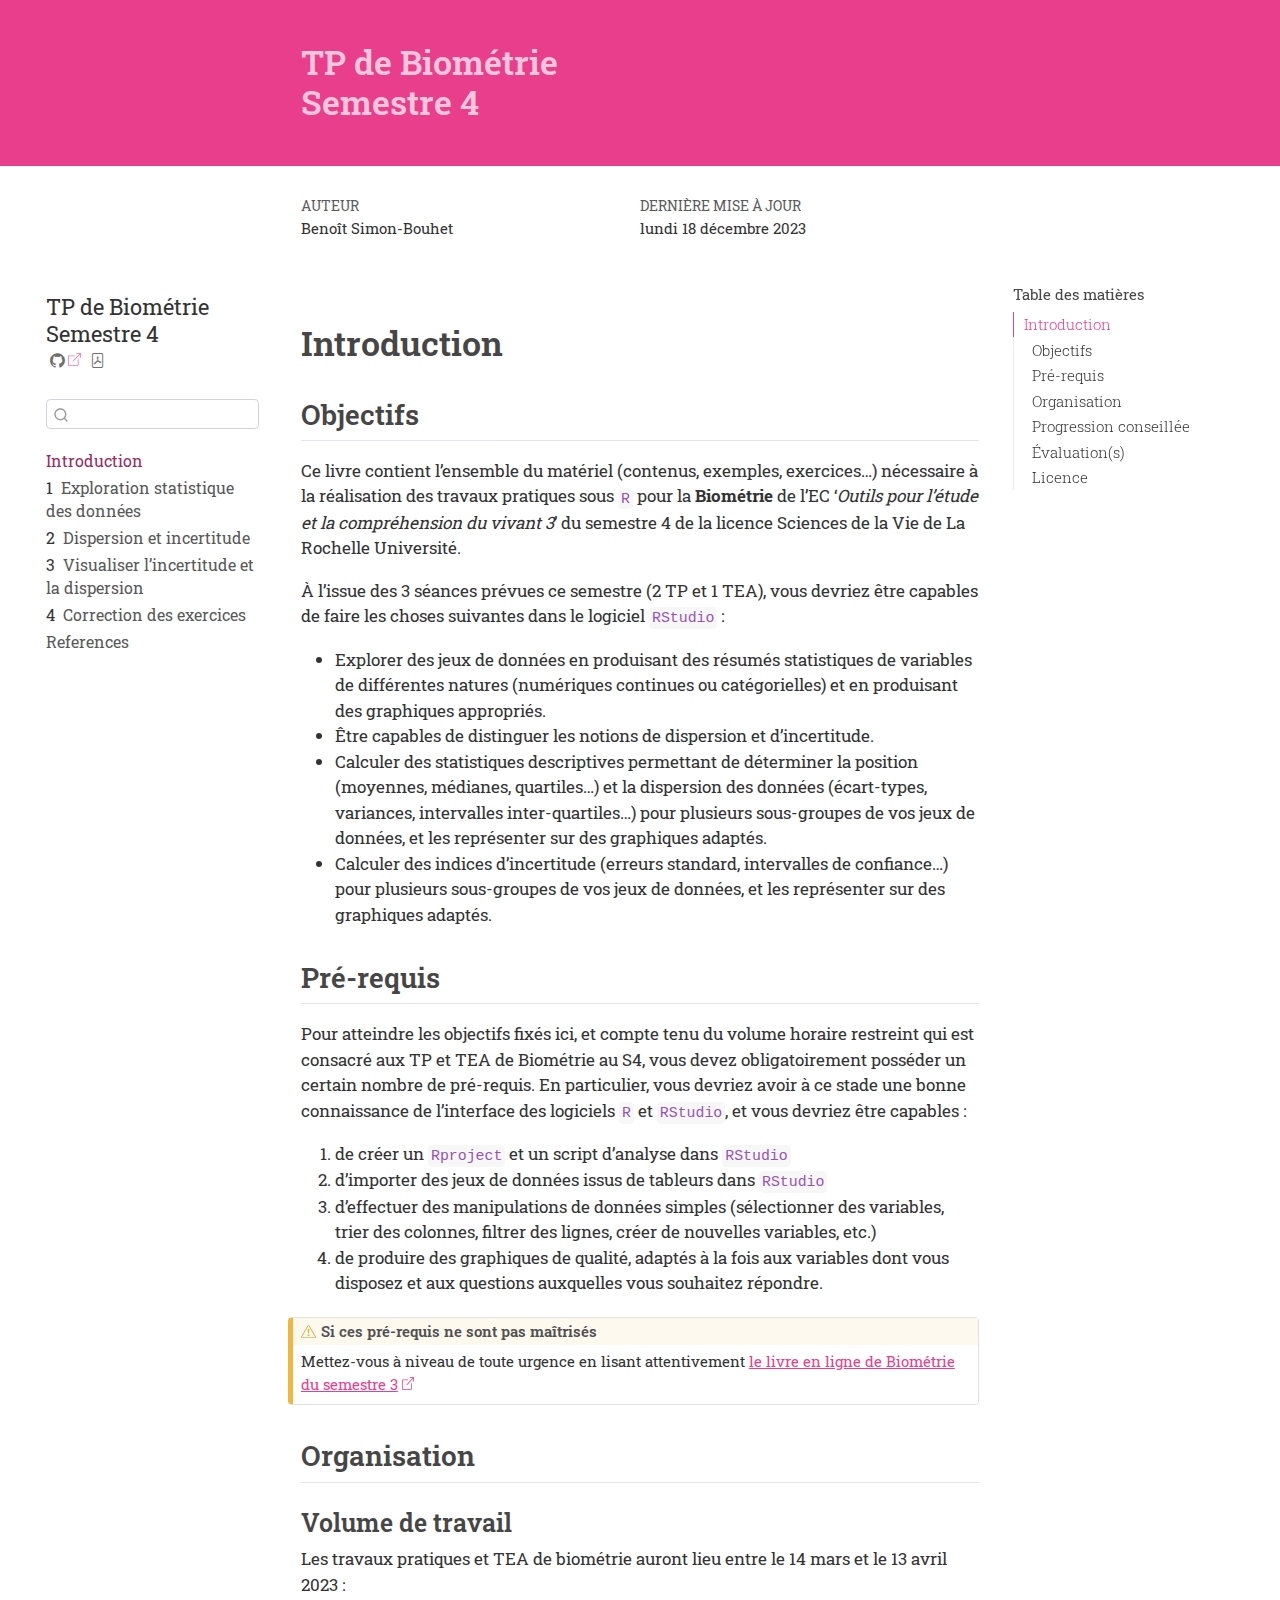
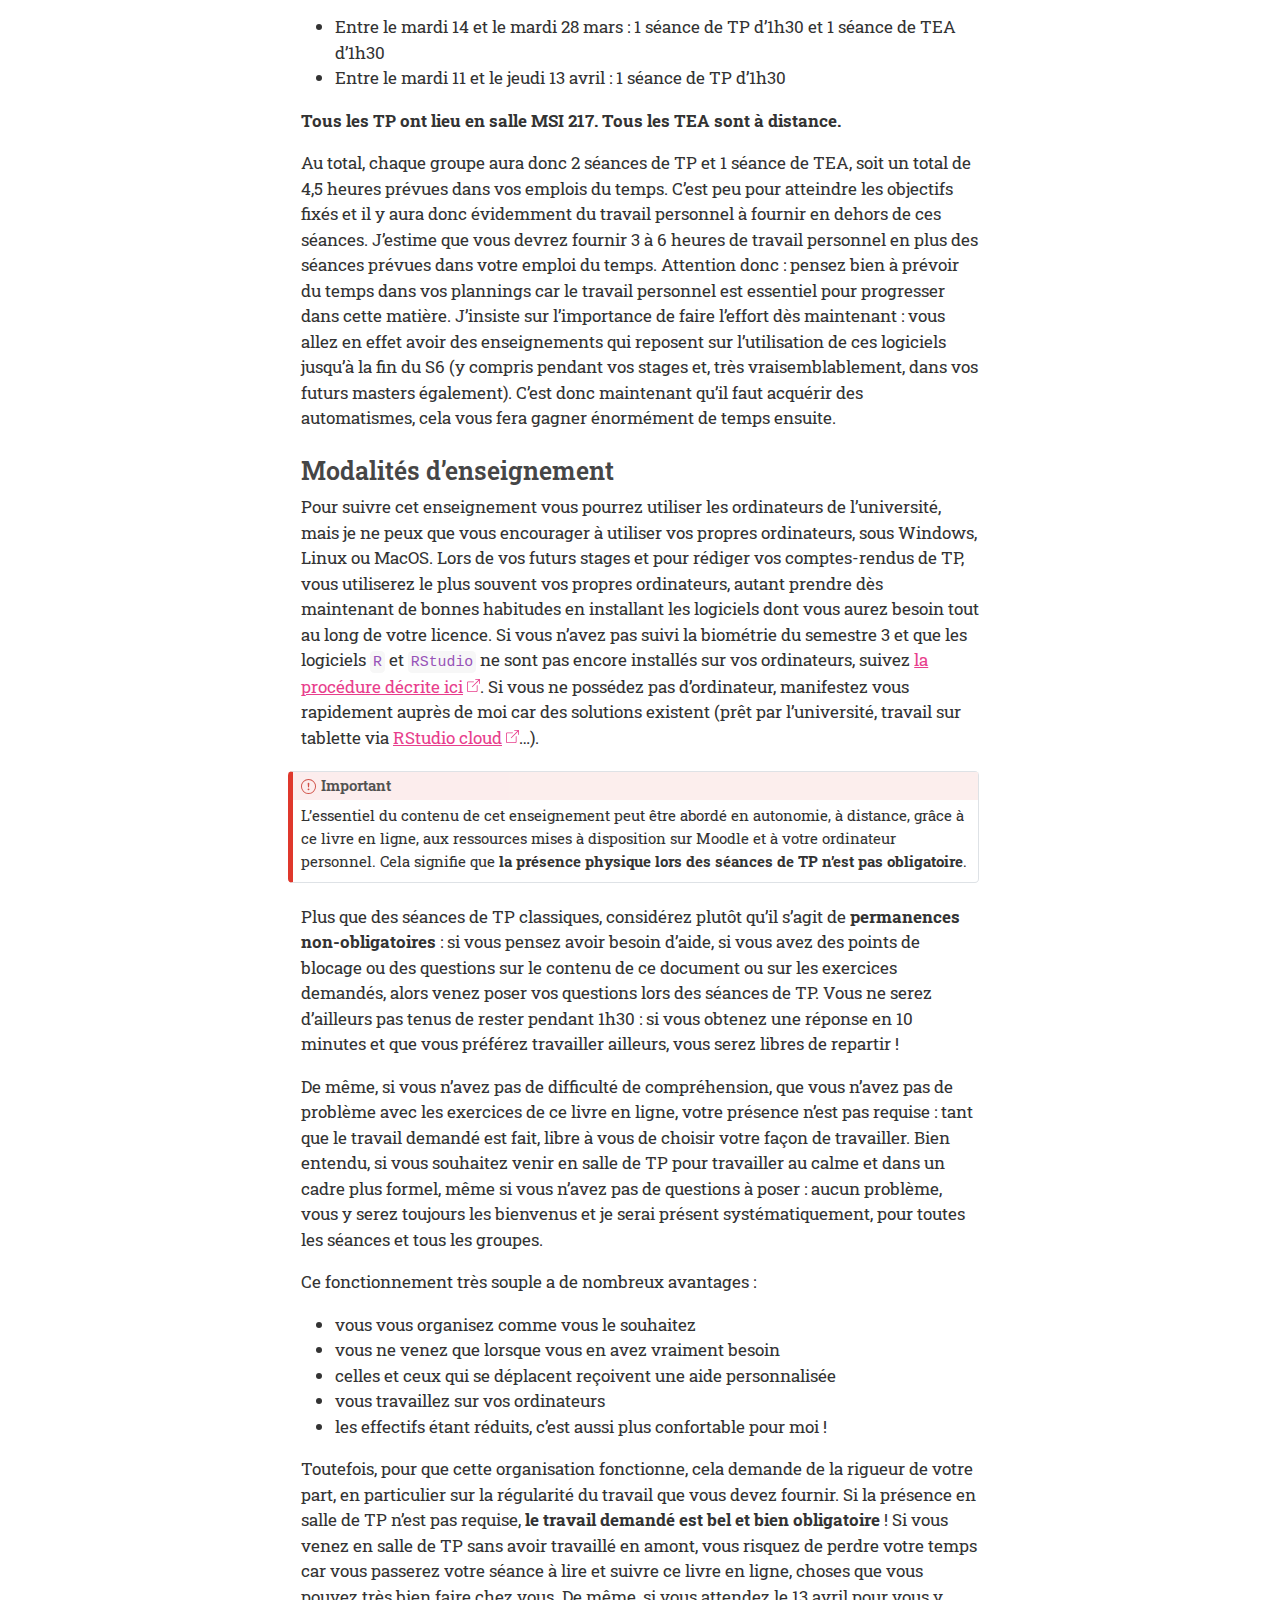
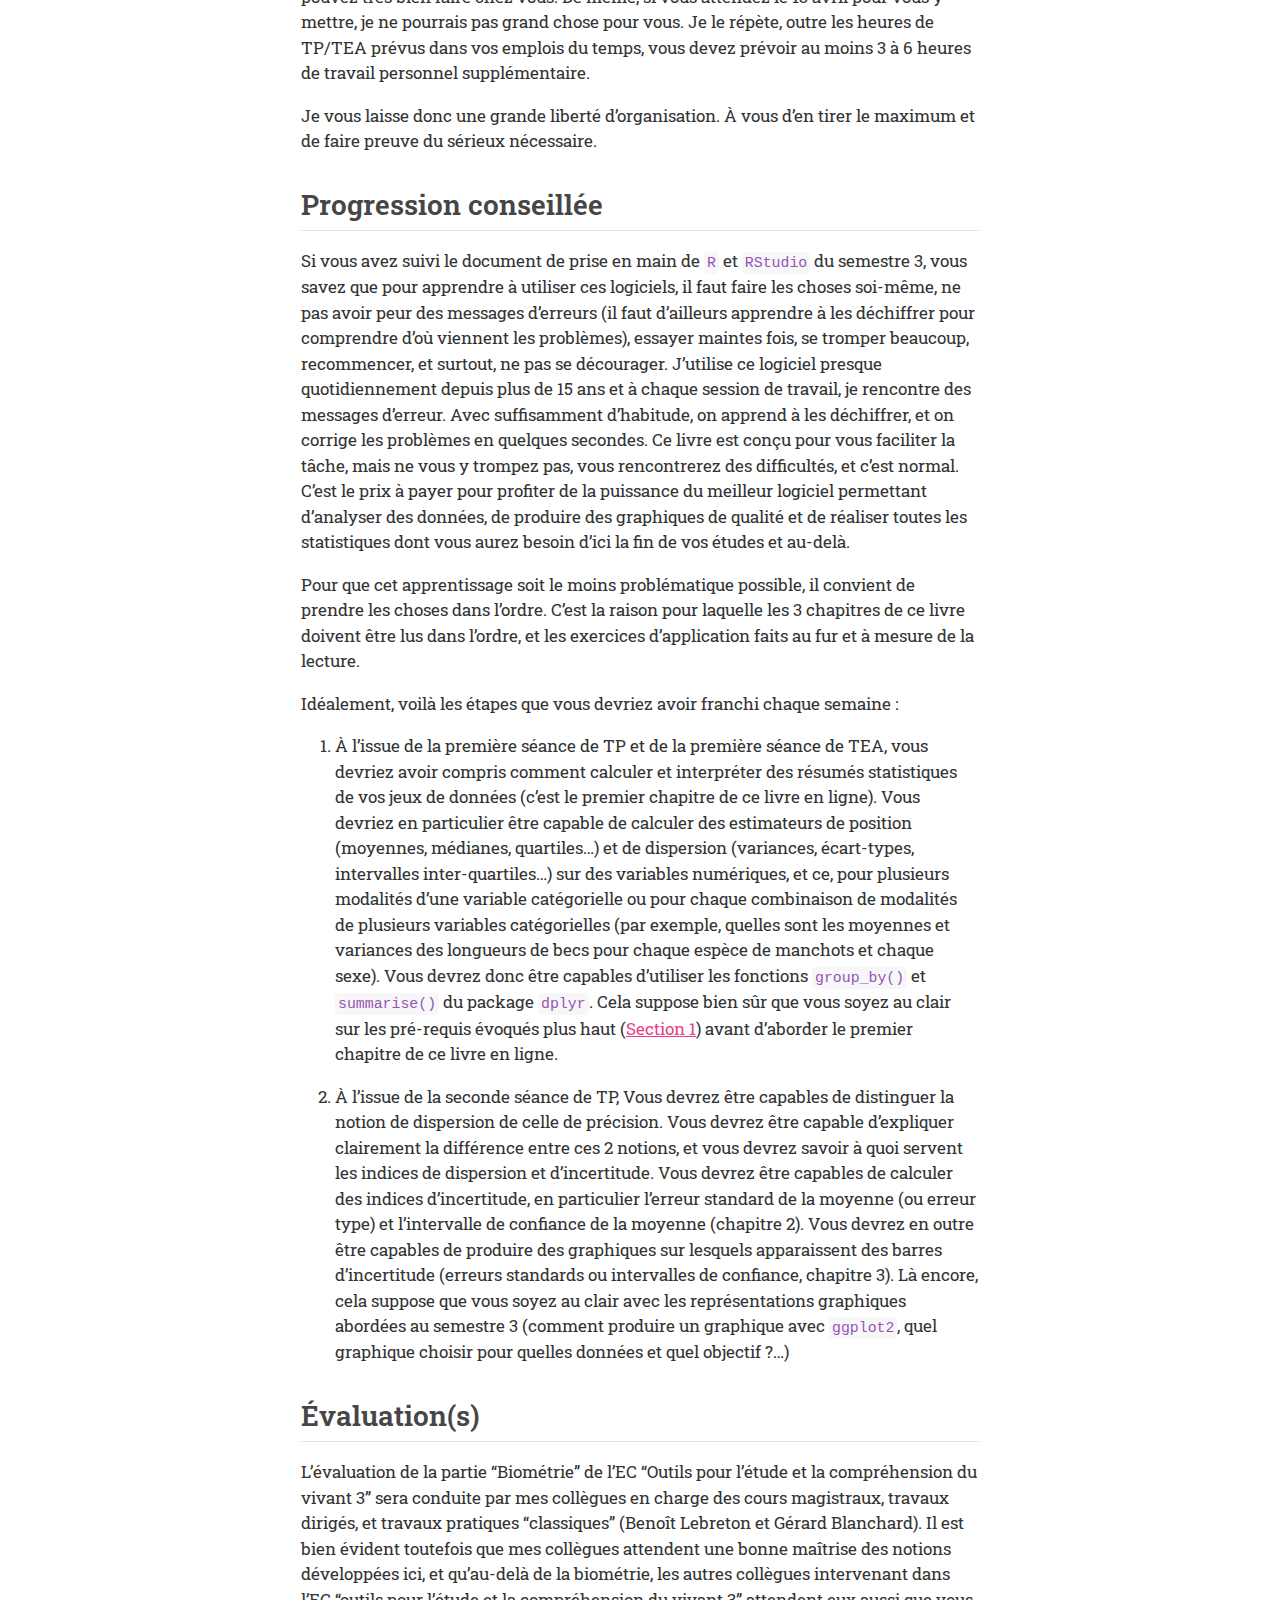
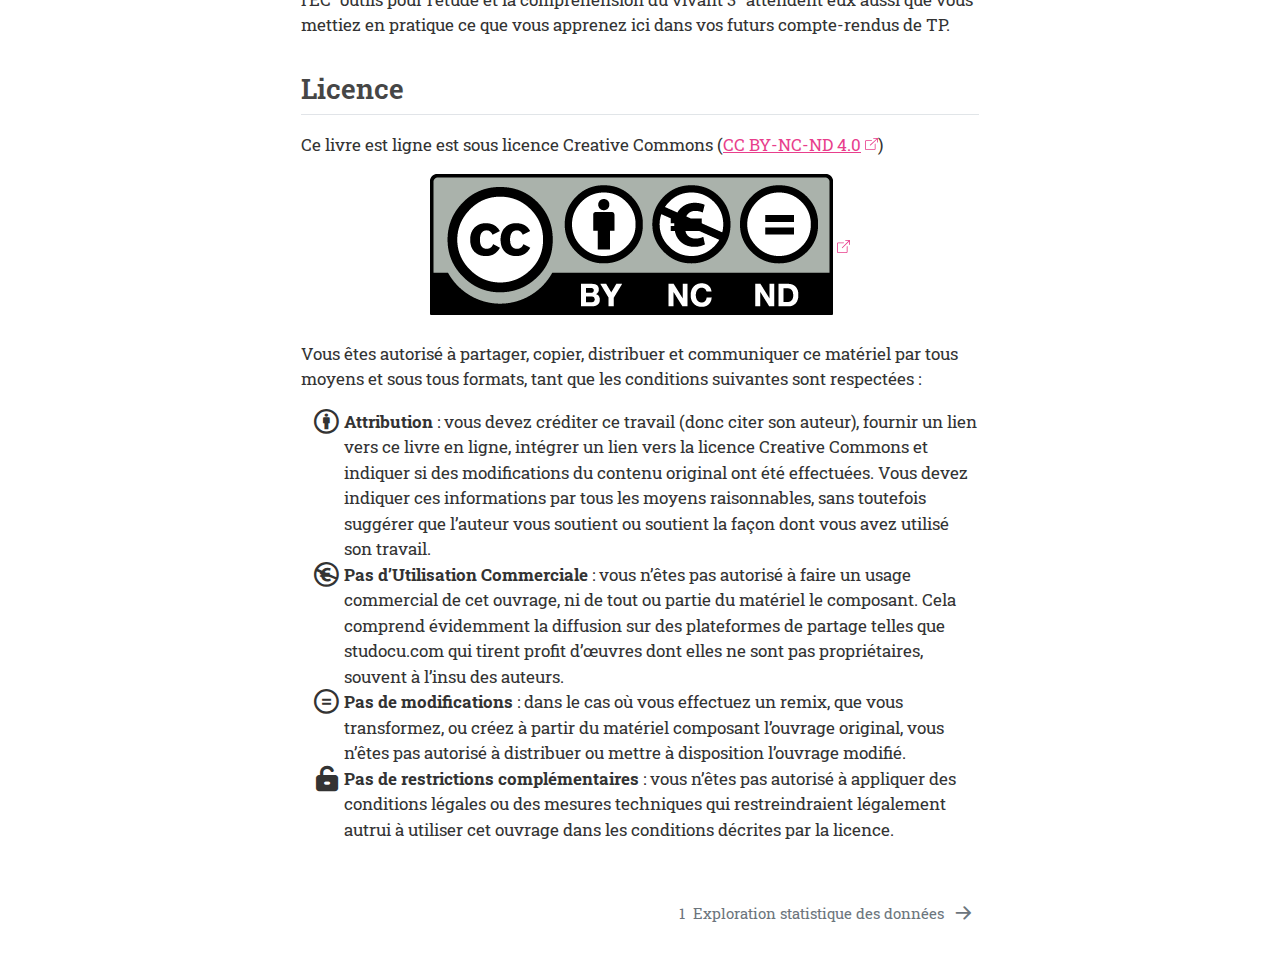
==== commit 72e3fe5b: "Fixed typo" ====
--- a/docs/index.html
+++ b/docs/index.html
@@ -107,7 +107,7 @@
       <div>
       <div class="quarto-title-meta-heading">Dernière Mise à jour</div>
       <div class="quarto-title-meta-contents">
-        <p class="date">vendredi 10 novembre 2023</p>
+        <p class="date">lundi 18 décembre 2023</p>
       </div>
     </div>
     
@@ -189,7 +189,7 @@
   <li><a href="#volume-de-travail" id="toc-volume-de-travail" class="nav-link" data-scroll-target="#volume-de-travail">Volume de travail</a></li>
   <li><a href="#modalités-denseignement" id="toc-modalités-denseignement" class="nav-link" data-scroll-target="#modalités-denseignement">Modalités d’enseignement</a></li>
   </ul></li>
-  <li><a href="#progession-conseillée" id="toc-progession-conseillée" class="nav-link" data-scroll-target="#progession-conseillée">Progession conseillée</a></li>
+  <li><a href="#progression-conseillée" id="toc-progression-conseillée" class="nav-link" data-scroll-target="#progression-conseillée">Progression conseillée</a></li>
   <li><a href="#évaluations" id="toc-évaluations" class="nav-link" data-scroll-target="#évaluations">Évaluation(s)</a></li>
   <li><a href="#licence" id="toc-licence" class="nav-link" data-scroll-target="#licence">Licence</a></li>
   </ul></li>
@@ -292,8 +292,8 @@
 <!-- Ce document est fait pour vous permettre d'avancer en autonomie et vous ne devriez normalement pas avoir beaucoup besoin de moi si votre lecture est attentive. L'expérience montre en effet que la plupart du temps, il suffit de lire correctement les paragraphes précédents et/ou suivants pour obtenir la réponse à ses questions. J'essaie néanmoins de rester disponible sur Slack pendant les séances de TP et de TEA de tous les groupes. Cela veut donc dire que même si votre groupe n'est pas en TP, vos questions ont des chances d'être lues et de recevoir des réponses dès que d'autres groupes sont en TP ou TEA. Vous êtes d'ailleurs encouragés à échanger sur Slack aussi pendant vos phases de travail personnel. -->
 </section>
 </section>
-<section id="progession-conseillée" class="level2 unnumbered">
-<h2 class="unnumbered anchored" data-anchor-id="progession-conseillée">Progession conseillée</h2>
+<section id="progression-conseillée" class="level2 unnumbered">
+<h2 class="unnumbered anchored" data-anchor-id="progression-conseillée">Progression conseillée</h2>
 <p>Si vous avez suivi le document de prise en main de <code>R</code> et <code>RStudio</code> du semestre 3, vous savez que pour apprendre à utiliser ces logiciels, il faut faire les choses soi-même, ne pas avoir peur des messages d’erreurs (il faut d’ailleurs apprendre à les déchiffrer pour comprendre d’où viennent les problèmes), essayer maintes fois, se tromper beaucoup, recommencer, et surtout, ne pas se décourager. J’utilise ce logiciel presque quotidiennement depuis plus de 15 ans et à chaque session de travail, je rencontre des messages d’erreur. Avec suffisamment d’habitude, on apprend à les déchiffrer, et on corrige les problèmes en quelques secondes. Ce livre est conçu pour vous faciliter la tâche, mais ne vous y trompez pas, vous rencontrerez des difficultés, et c’est normal. C’est le prix à payer pour profiter de la puissance du meilleur logiciel permettant d’analyser des données, de produire des graphiques de qualité et de réaliser toutes les statistiques dont vous aurez besoin d’ici la fin de vos études et au-delà.</p>
 <p>Pour que cet apprentissage soit le moins problématique possible, il convient de prendre les choses dans l’ordre. C’est la raison pour laquelle les 3 chapitres de ce livre doivent être lus dans l’ordre, et les exercices d’application faits au fur et à mesure de la lecture.</p>
 <p>Idéalement, voilà les étapes que vous devriez avoir franchi chaque semaine :</p>
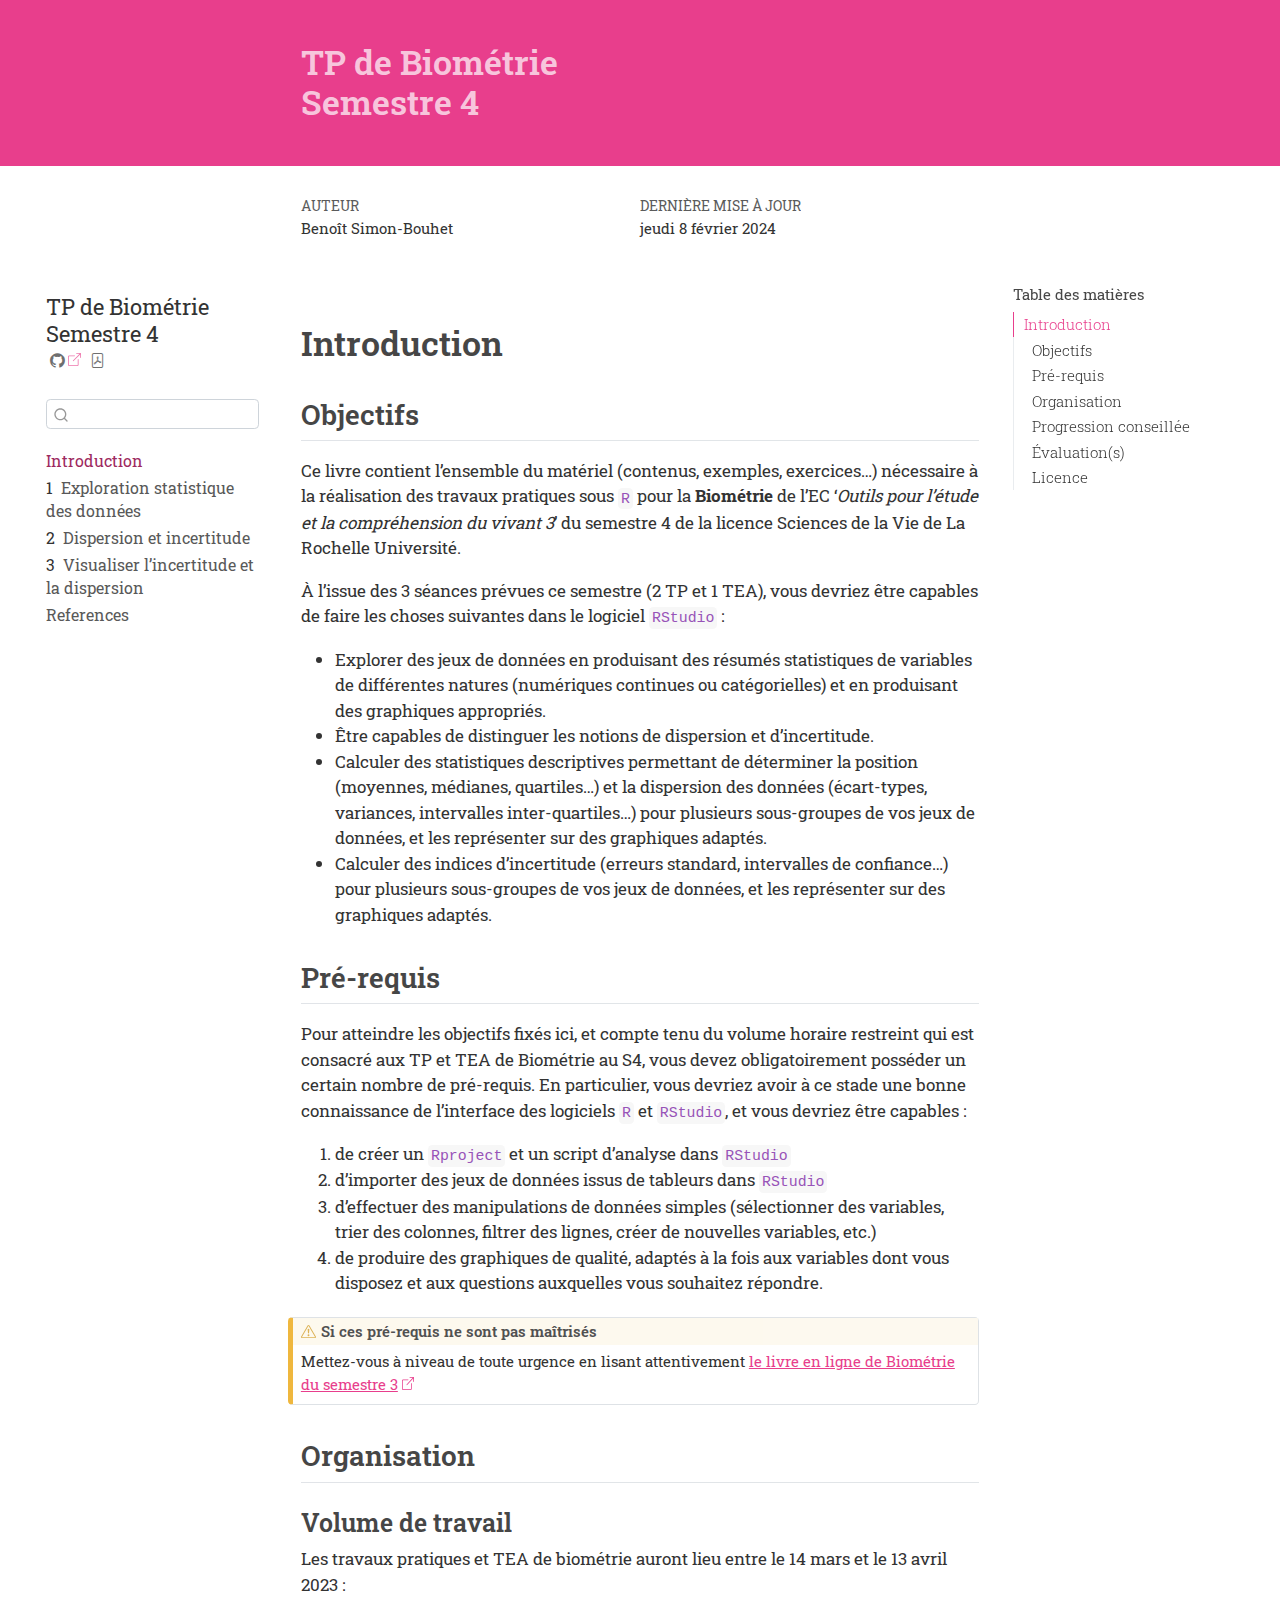
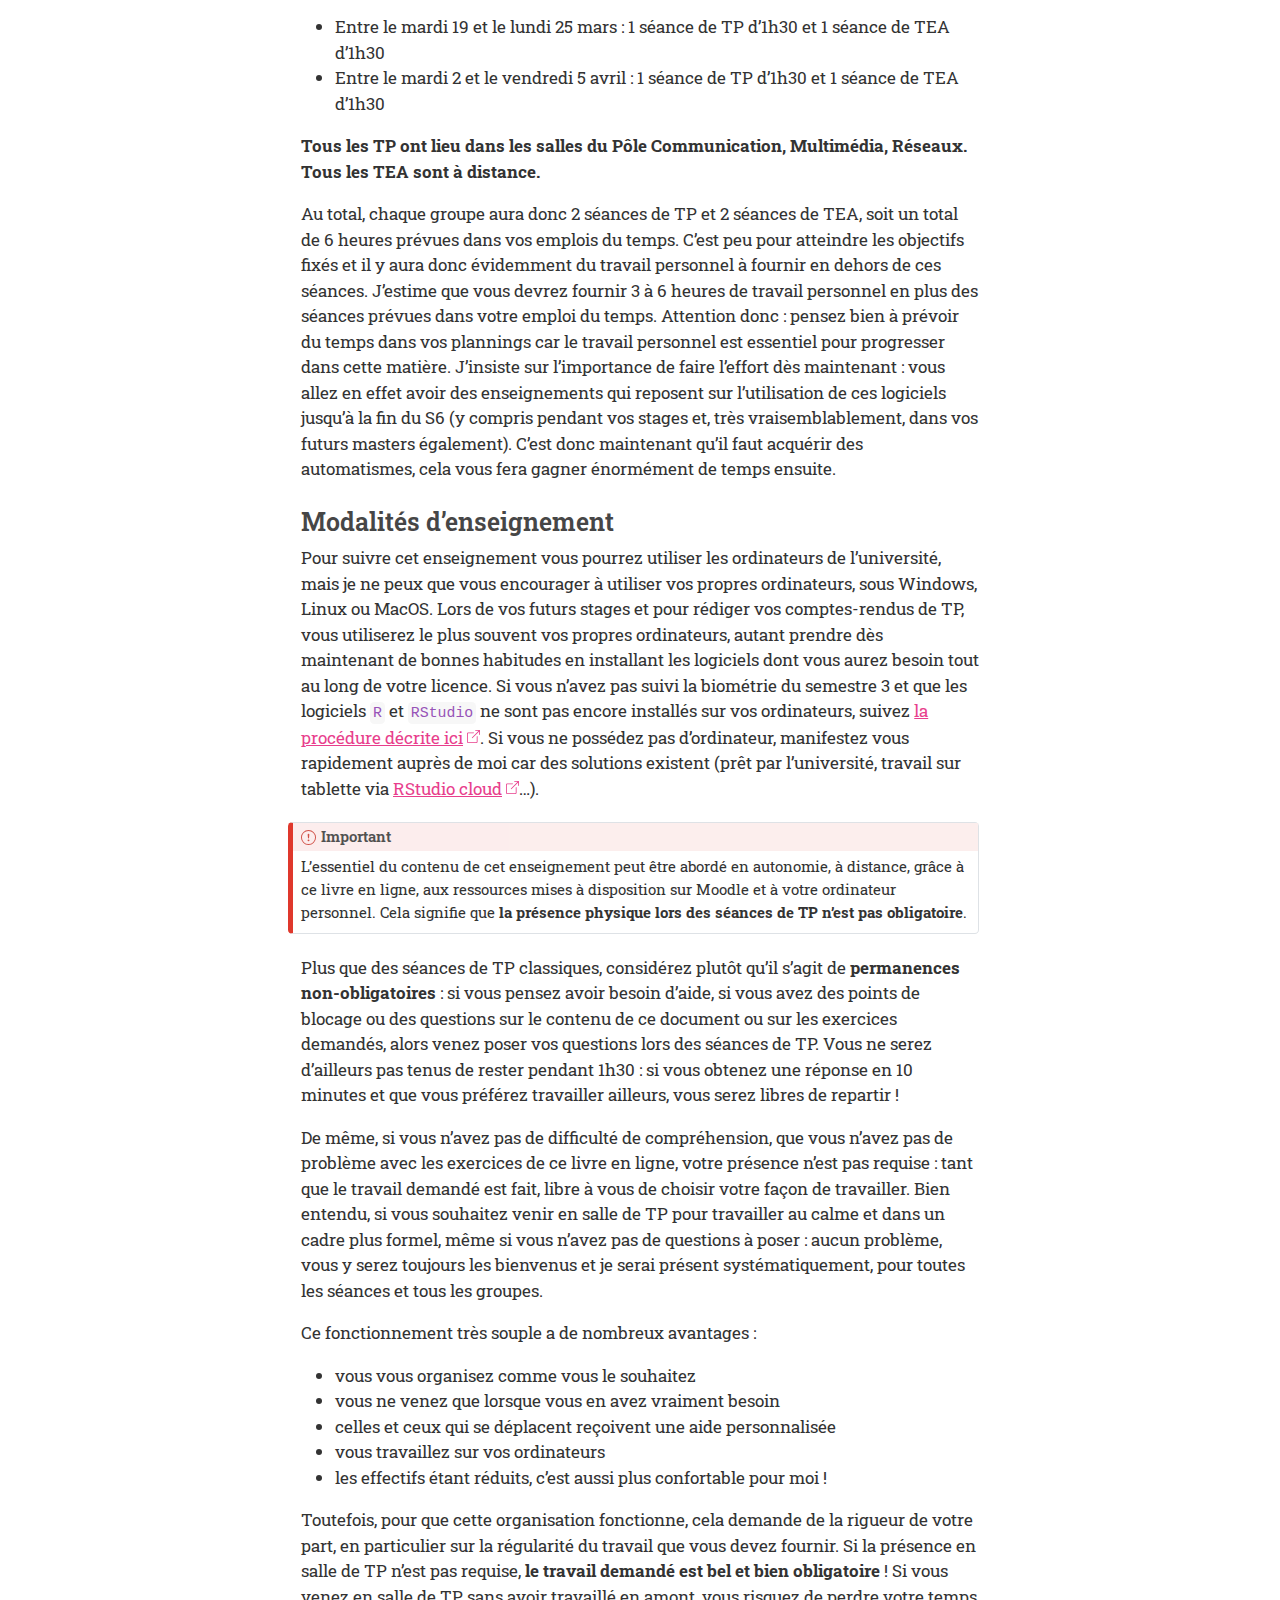
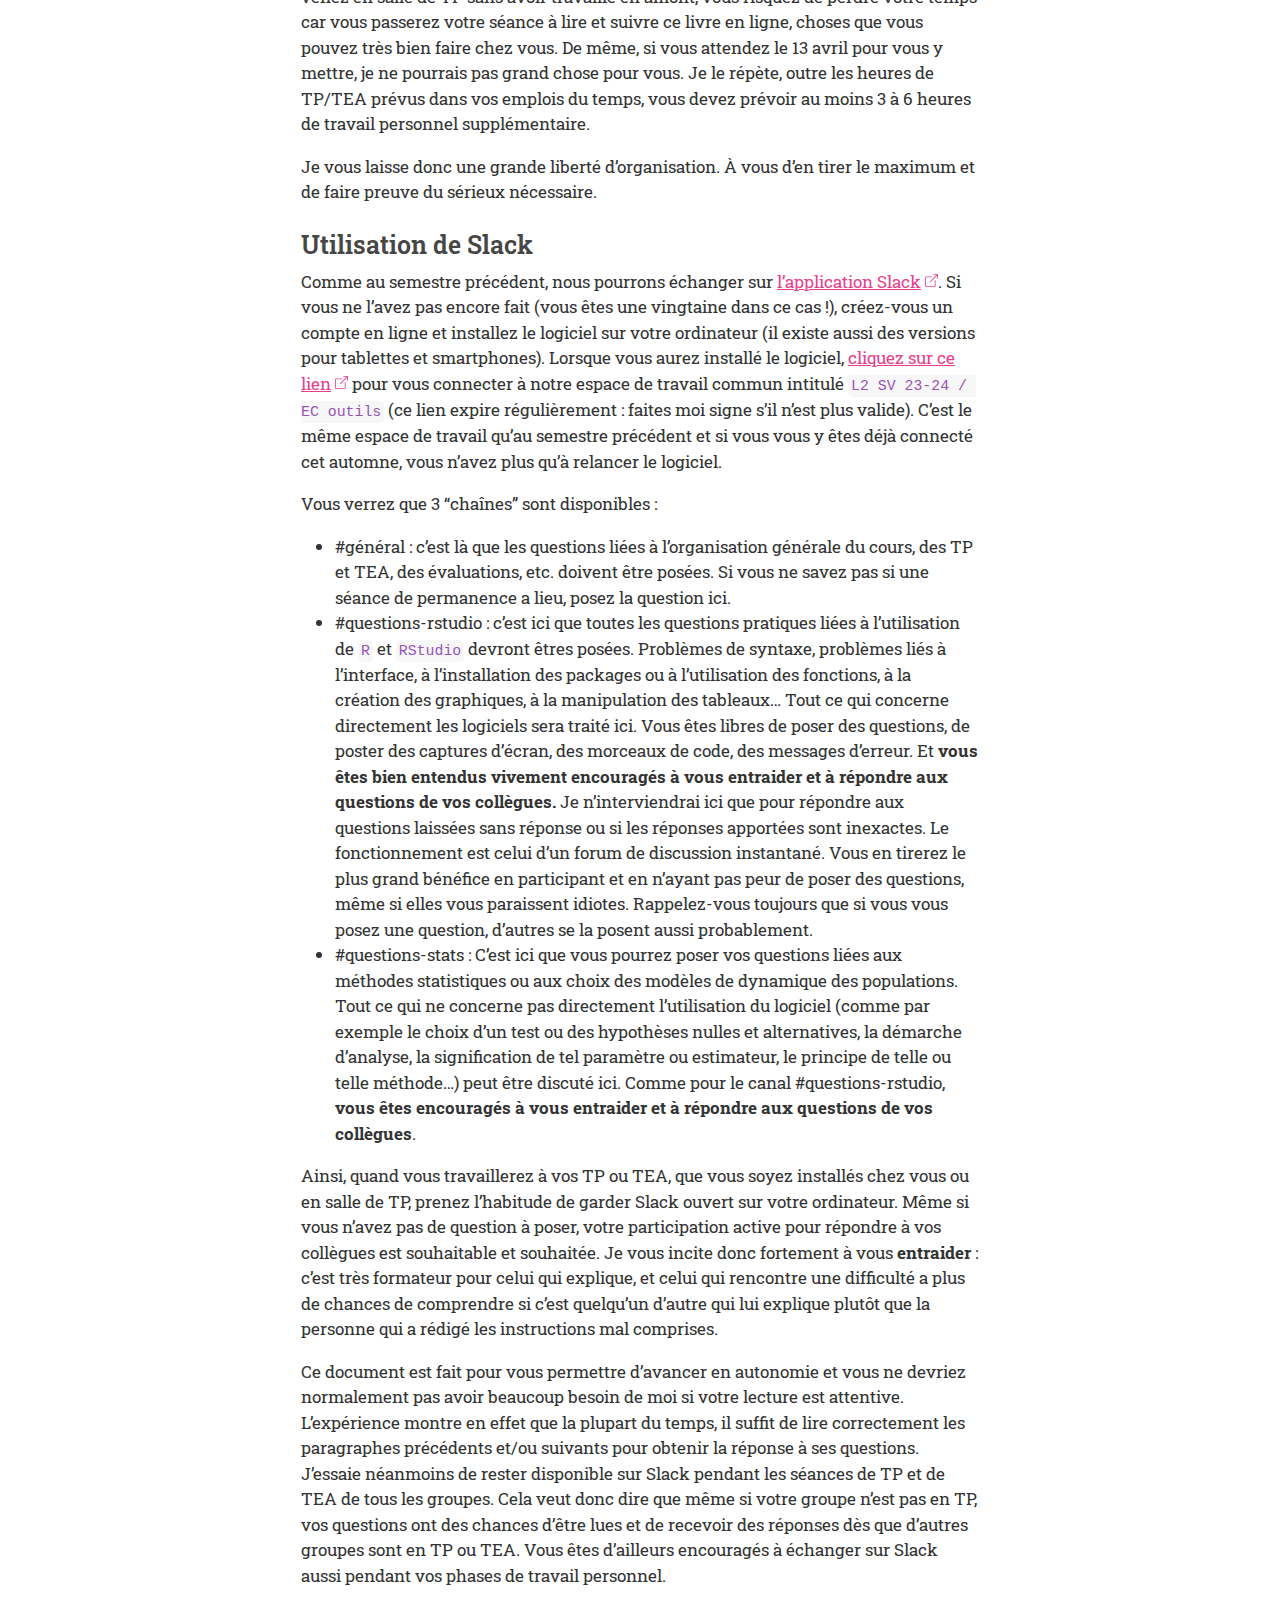
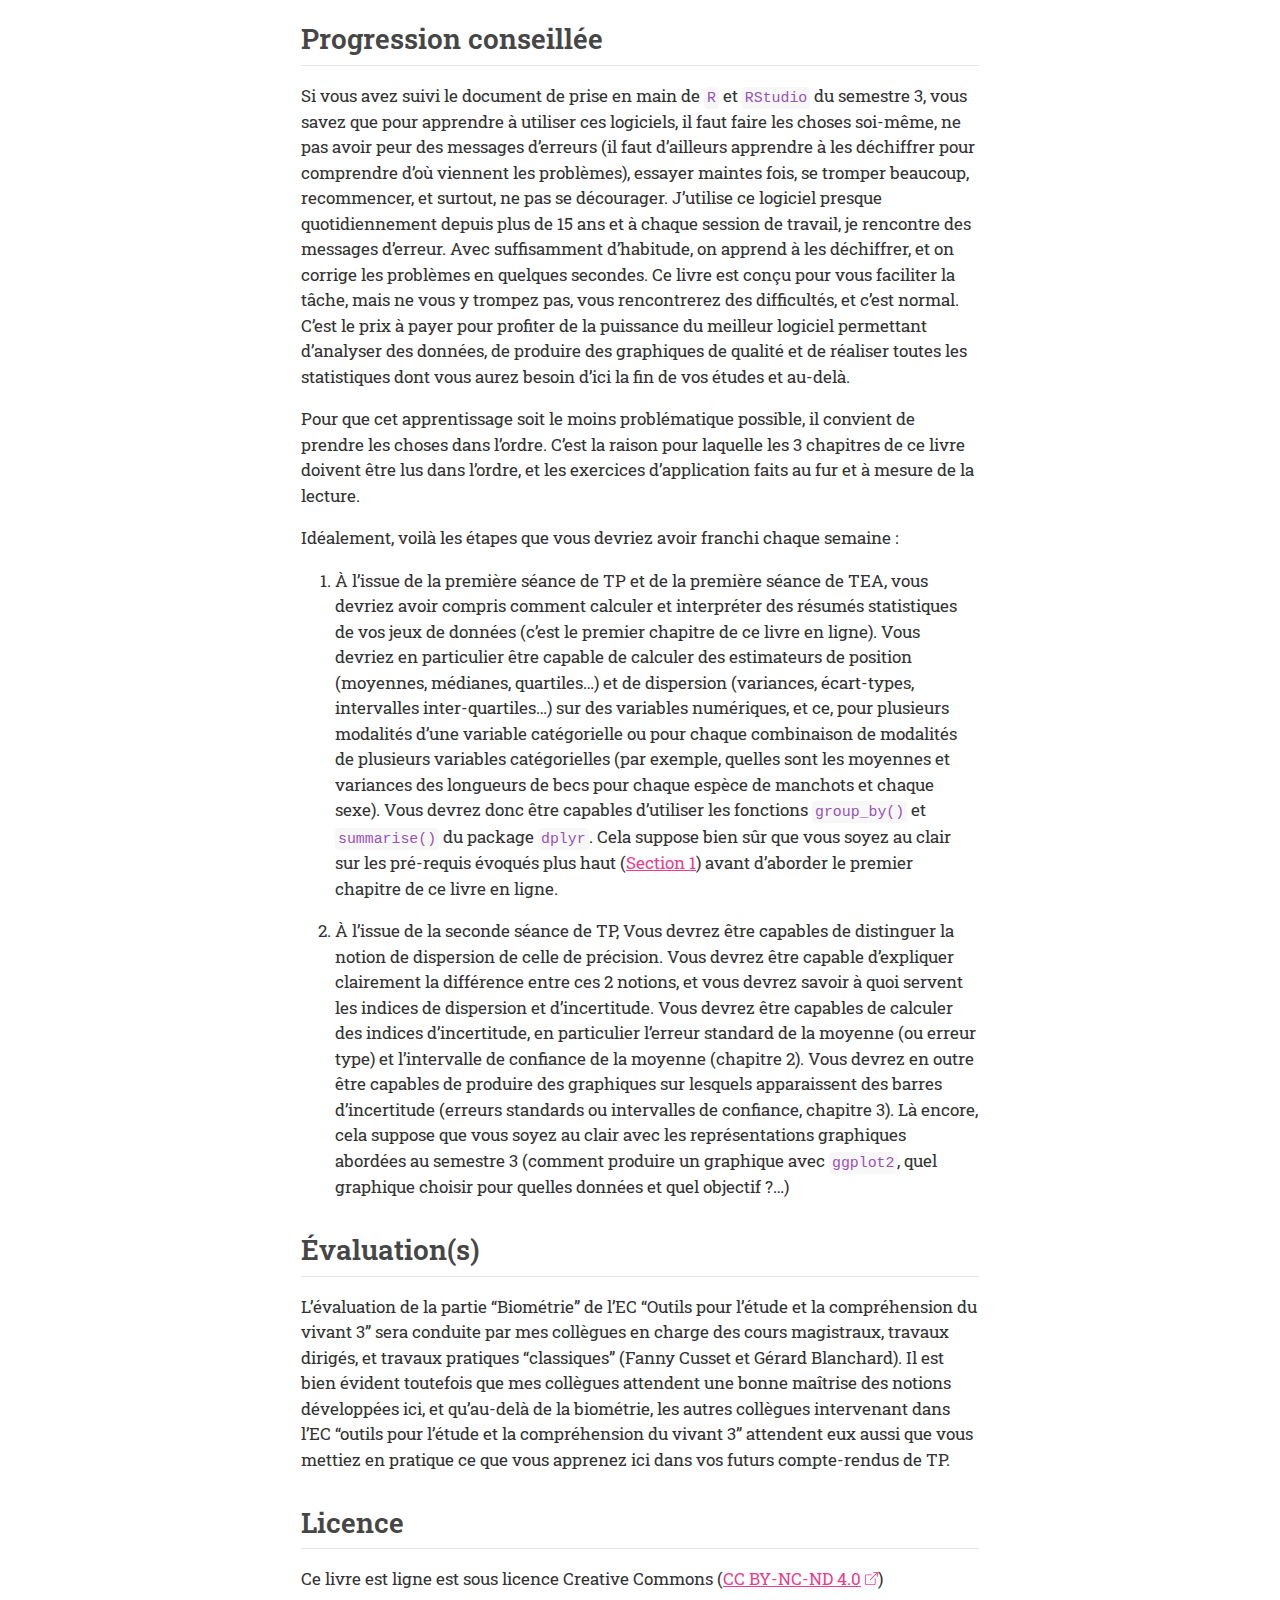
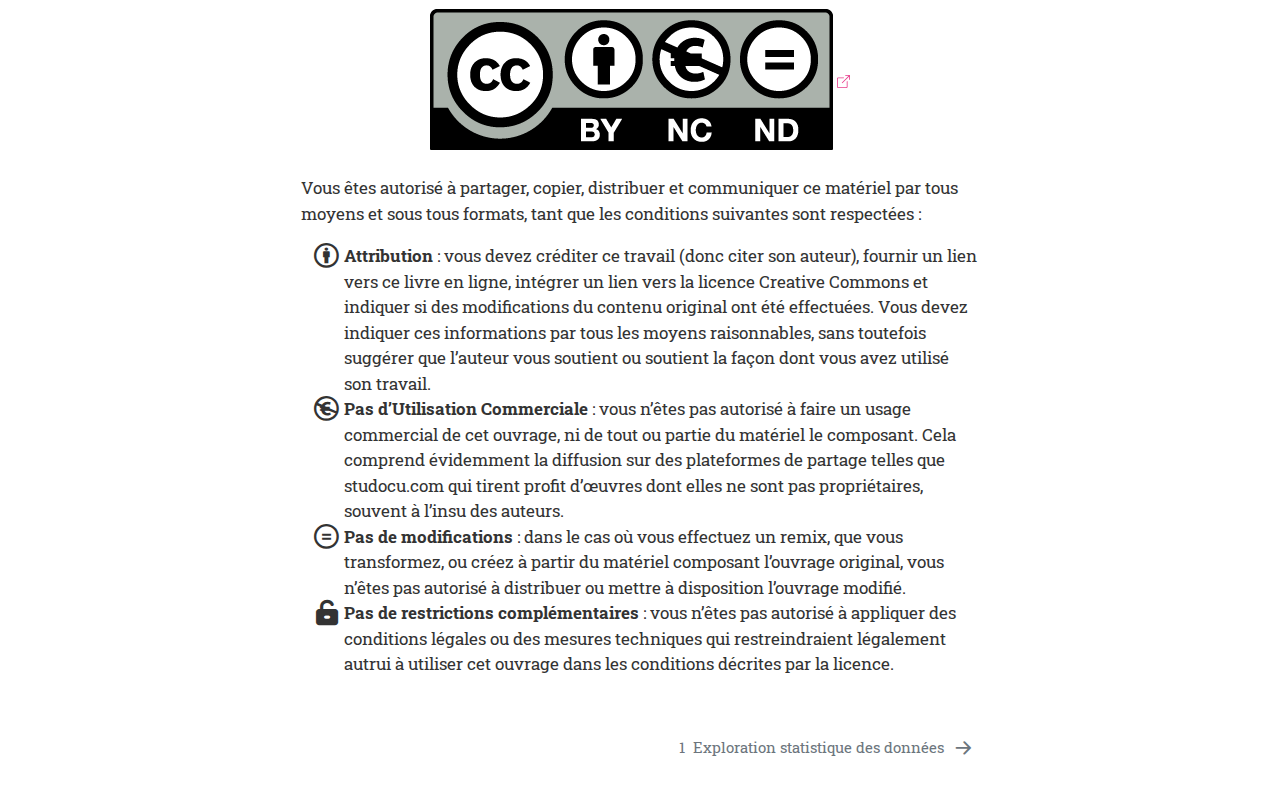
==== commit f77ebbc3: "Updated dates and Slack invite link for 2024" ====
--- a/docs/index.html
+++ b/docs/index.html
@@ -107,7 +107,7 @@
       <div>
       <div class="quarto-title-meta-heading">Dernière Mise à jour</div>
       <div class="quarto-title-meta-contents">
-        <p class="date">lundi 18 décembre 2023</p>
+        <p class="date">jeudi 8 février 2024</p>
       </div>
     </div>
     
@@ -156,12 +156,6 @@
   <div class="sidebar-item-container"> 
   <a href="./03-graphiques.html" class="sidebar-item-text sidebar-link">
  <span class="menu-text"><span class="chapter-number">3</span>&nbsp; <span class="chapter-title">Visualiser l’incertitude et la dispersion</span></span></a>
-  </div>
-</li>
-        <li class="sidebar-item">
-  <div class="sidebar-item-container"> 
-  <a href="./04-corrections.html" class="sidebar-item-text sidebar-link">
- <span class="menu-text"><span class="chapter-number">4</span>&nbsp; <span class="chapter-title">Correction des exercices</span></span></a>
   </div>
 </li>
         <li class="sidebar-item">
@@ -188,6 +182,7 @@
   <ul class="collapse">
   <li><a href="#volume-de-travail" id="toc-volume-de-travail" class="nav-link" data-scroll-target="#volume-de-travail">Volume de travail</a></li>
   <li><a href="#modalités-denseignement" id="toc-modalités-denseignement" class="nav-link" data-scroll-target="#modalités-denseignement">Modalités d’enseignement</a></li>
+  <li><a href="#utilisation-de-slack" id="toc-utilisation-de-slack" class="nav-link" data-scroll-target="#utilisation-de-slack">Utilisation de Slack</a></li>
   </ul></li>
   <li><a href="#progression-conseillée" id="toc-progression-conseillée" class="nav-link" data-scroll-target="#progression-conseillée">Progression conseillée</a></li>
   <li><a href="#évaluations" id="toc-évaluations" class="nav-link" data-scroll-target="#évaluations">Évaluation(s)</a></li>
@@ -244,12 +239,12 @@
 <h3 class="unnumbered anchored" data-anchor-id="volume-de-travail">Volume de travail</h3>
 <p>Les travaux pratiques et TEA de biométrie auront lieu entre le 14 mars et le 13 avril 2023 :</p>
 <ul>
-<li>Entre le mardi 14 et le mardi 28 mars : 1 séance de TP d’1h30 et 1 séance de TEA d’1h30</li>
-<li>Entre le mardi 11 et le jeudi 13 avril : 1 séance de TP d’1h30</li>
+<li>Entre le mardi 19 et le lundi 25 mars : 1 séance de TP d’1h30 et 1 séance de TEA d’1h30</li>
+<li>Entre le mardi 2 et le vendredi 5 avril : 1 séance de TP d’1h30 et 1 séance de TEA d’1h30</li>
 </ul>
 <!-- Il manque une séance de TP et de TEA par rapport à la maquette -->
-<p><strong>Tous les TP ont lieu en salle MSI 217. Tous les TEA sont à distance.</strong></p>
-<p>Au total, chaque groupe aura donc 2 séances de TP et 1 séance de TEA, soit un total de 4,5 heures prévues dans vos emplois du temps. C’est peu pour atteindre les objectifs fixés et il y aura donc évidemment du travail personnel à fournir en dehors de ces séances. J’estime que vous devrez fournir 3 à 6 heures de travail personnel en plus des séances prévues dans votre emploi du temps. Attention donc : pensez bien à prévoir du temps dans vos plannings car le travail personnel est essentiel pour progresser dans cette matière. J’insiste sur l’importance de faire l’effort dès maintenant : vous allez en effet avoir des enseignements qui reposent sur l’utilisation de ces logiciels jusqu’à la fin du S6 (y compris pendant vos stages et, très vraisemblablement, dans vos futurs masters également). C’est donc maintenant qu’il faut acquérir des automatismes, cela vous fera gagner énormément de temps ensuite.</p>
+<p><strong>Tous les TP ont lieu dans les salles du Pôle Communication, Multimédia, Réseaux. Tous les TEA sont à distance.</strong></p>
+<p>Au total, chaque groupe aura donc 2 séances de TP et 2 séances de TEA, soit un total de 6 heures prévues dans vos emplois du temps. C’est peu pour atteindre les objectifs fixés et il y aura donc évidemment du travail personnel à fournir en dehors de ces séances. J’estime que vous devrez fournir 3 à 6 heures de travail personnel en plus des séances prévues dans votre emploi du temps. Attention donc : pensez bien à prévoir du temps dans vos plannings car le travail personnel est essentiel pour progresser dans cette matière. J’insiste sur l’importance de faire l’effort dès maintenant : vous allez en effet avoir des enseignements qui reposent sur l’utilisation de ces logiciels jusqu’à la fin du S6 (y compris pendant vos stages et, très vraisemblablement, dans vos futurs masters également). C’est donc maintenant qu’il faut acquérir des automatismes, cela vous fera gagner énormément de temps ensuite.</p>
 </section>
 <section id="modalités-denseignement" class="level3 unnumbered">
 <h3 class="unnumbered anchored" data-anchor-id="modalités-denseignement">Modalités d’enseignement</h3>
@@ -279,17 +274,18 @@
 </ul>
 <p>Toutefois, pour que cette organisation fonctionne, cela demande de la rigueur de votre part, en particulier sur la régularité du travail que vous devez fournir. Si la présence en salle de TP n’est pas requise, <strong>le travail demandé est bel et bien obligatoire</strong> ! Si vous venez en salle de TP sans avoir travaillé en amont, vous risquez de perdre votre temps car vous passerez votre séance à lire et suivre ce livre en ligne, choses que vous pouvez très bien faire chez vous. De même, si vous attendez le 13 avril pour vous y mettre, je ne pourrais pas grand chose pour vous. Je le répète, outre les heures de TP/TEA prévus dans vos emplois du temps, vous devez prévoir au moins 3 à 6 heures de travail personnel supplémentaire.</p>
 <p>Je vous laisse donc une grande liberté d’organisation. À vous d’en tirer le maximum et de faire preuve du sérieux nécessaire.</p>
-<!-- ### Utilisation de Slack {-} -->
-
-<!-- Outre les séances de permanence non-obligatoires, nous échangerons aussi sur [l'application Slack](https://slack.com/intl/fr-fr/), qui fonctionne un peu comme un "twitter privé". Slack facilite la communication des équipes et permet de travailler ensemble. Créez-vous un compte en ligne et installez le logiciel sur votre ordinateur (il existe aussi des versions pour tablettes et smartphones). Lorsque vous aurez installé le logiciel, [cliquez sur ce lien](https://join.slack.com/t/l3sv22-23ecoutil/shared_invite/zt-1hmldkjae-Y9VADlxH~iM5u3PPMUF9_A) pour vous connecter à notre espace de travail commun intitulé `L3 SV 22-23 / EC outils` (ce lien expire régulièrement : faites moi signe s'il n'est plus valide).  -->
-<!-- Vous verrez que 3 "chaînes" sont disponibles : -->
-<!-- - \#général : c'est là que les questions liées à l'organisation générale du cours, des TP et TEA, des évaluations, etc. doivent être posées. Si vous ne savez pas si une séance de permanence a lieu, posez la question ici. -->
-
-<!-- - \#questions-rstudio : c'est ici que toutes les questions pratiques liées à l'utilisation de `R` et `RStudio` devront êtres posées. Problèmes de syntaxe, problèmes liés à l'interface, à l'installation des packages ou à l'utilisation des fonctions, à la création des graphiques, à la manipulation des tableaux... Tout ce qui concerne directement les logiciels sera traité ici. Vous êtes libres de poser des questions, de poster des captures d'écran, des morceaux de code, des messages d'erreur. Et **vous êtes bien entendus vivement encouragés à vous entraider et à répondre aux questions de vos collègues.** Je n'interviendrai ici que pour répondre aux questions laissées sans réponse ou si les réponses apportées sont inexactes. Le fonctionnement est celui d'un forum de discussion instantané. Vous en tirerez le plus grand bénéfice en participant et en n'ayant pas peur de poser des questions, même si elles vous paraissent idiotes. Rappelez-vous toujours que si vous vous posez une question, d'autres se la posent aussi probablement. -->
-<!-- - \#questions-stats : C'est ici que vous pourrez poser vos questions liées aux méthodes statistiques ou aux choix des modèles de dynamique des populations. Tout ce qui ne concerne pas directement l'utilisation du logiciel (comme par exemple le choix d'un test ou des hypothèses nulles et alternatives, la démarche d'analyse, la signification de tel paramètre ou estimateur, le principe de telle ou telle méthode...) peut être discuté ici. Comme pour le canal \#questions-rstudio, **vous êtes encouragés à vous entraider et à répondre aux questions de vos collègues**. -->
-
-<!-- Ainsi, quand vous travaillerez à vos TP ou TEA, que vous soyez installés chez vous ou en salle de TP, prenez l'habitude de garder Slack ouvert sur votre ordinateur. Même si vous n'avez pas de question à poser, votre participation active pour répondre à vos collègues est souhaitable et souhaitée. Je vous incite donc fortement à vous **entraider** : c'est très formateur pour celui qui explique, et celui qui rencontre une difficulté a plus de chances de comprendre si c'est quelqu'un d'autre qui lui explique plutôt que la personne qui a rédigé les instructions mal comprises. -->
-<!-- Ce document est fait pour vous permettre d'avancer en autonomie et vous ne devriez normalement pas avoir beaucoup besoin de moi si votre lecture est attentive. L'expérience montre en effet que la plupart du temps, il suffit de lire correctement les paragraphes précédents et/ou suivants pour obtenir la réponse à ses questions. J'essaie néanmoins de rester disponible sur Slack pendant les séances de TP et de TEA de tous les groupes. Cela veut donc dire que même si votre groupe n'est pas en TP, vos questions ont des chances d'être lues et de recevoir des réponses dès que d'autres groupes sont en TP ou TEA. Vous êtes d'ailleurs encouragés à échanger sur Slack aussi pendant vos phases de travail personnel. -->
+</section>
+<section id="utilisation-de-slack" class="level3 unnumbered">
+<h3 class="unnumbered anchored" data-anchor-id="utilisation-de-slack">Utilisation de Slack</h3>
+<p>Comme au semestre précédent, nous pourrons échanger sur <a href="https://slack.com/intl/fr-fr/">l’application Slack</a>. Si vous ne l’avez pas encore fait (vous êtes une vingtaine dans ce cas !), créez-vous un compte en ligne et installez le logiciel sur votre ordinateur (il existe aussi des versions pour tablettes et smartphones). Lorsque vous aurez installé le logiciel, <a href="https://join.slack.com/t/l2sv23-24ecoutils/shared_invite/zt-2cat780f7-C8Z2olru6YJoeVr28XPS4w">cliquez sur ce lien</a> pour vous connecter à notre espace de travail commun intitulé <code>L2 SV 23-24 / EC outils</code> (ce lien expire régulièrement : faites moi signe s’il n’est plus valide). C’est le même espace de travail qu’au semestre précédent et si vous vous y êtes déjà connecté cet automne, vous n’avez plus qu’à relancer le logiciel.</p>
+<p>Vous verrez que 3 “chaînes” sont disponibles :</p>
+<ul>
+<li>#général : c’est là que les questions liées à l’organisation générale du cours, des TP et TEA, des évaluations, etc. doivent être posées. Si vous ne savez pas si une séance de permanence a lieu, posez la question ici.</li>
+<li>#questions-rstudio : c’est ici que toutes les questions pratiques liées à l’utilisation de <code>R</code> et <code>RStudio</code> devront êtres posées. Problèmes de syntaxe, problèmes liés à l’interface, à l’installation des packages ou à l’utilisation des fonctions, à la création des graphiques, à la manipulation des tableaux… Tout ce qui concerne directement les logiciels sera traité ici. Vous êtes libres de poser des questions, de poster des captures d’écran, des morceaux de code, des messages d’erreur. Et <strong>vous êtes bien entendus vivement encouragés à vous entraider et à répondre aux questions de vos collègues.</strong> Je n’interviendrai ici que pour répondre aux questions laissées sans réponse ou si les réponses apportées sont inexactes. Le fonctionnement est celui d’un forum de discussion instantané. Vous en tirerez le plus grand bénéfice en participant et en n’ayant pas peur de poser des questions, même si elles vous paraissent idiotes. Rappelez-vous toujours que si vous vous posez une question, d’autres se la posent aussi probablement.</li>
+<li>#questions-stats : C’est ici que vous pourrez poser vos questions liées aux méthodes statistiques ou aux choix des modèles de dynamique des populations. Tout ce qui ne concerne pas directement l’utilisation du logiciel (comme par exemple le choix d’un test ou des hypothèses nulles et alternatives, la démarche d’analyse, la signification de tel paramètre ou estimateur, le principe de telle ou telle méthode…) peut être discuté ici. Comme pour le canal #questions-rstudio, <strong>vous êtes encouragés à vous entraider et à répondre aux questions de vos collègues</strong>.</li>
+</ul>
+<p>Ainsi, quand vous travaillerez à vos TP ou TEA, que vous soyez installés chez vous ou en salle de TP, prenez l’habitude de garder Slack ouvert sur votre ordinateur. Même si vous n’avez pas de question à poser, votre participation active pour répondre à vos collègues est souhaitable et souhaitée. Je vous incite donc fortement à vous <strong>entraider</strong> : c’est très formateur pour celui qui explique, et celui qui rencontre une difficulté a plus de chances de comprendre si c’est quelqu’un d’autre qui lui explique plutôt que la personne qui a rédigé les instructions mal comprises.</p>
+<p>Ce document est fait pour vous permettre d’avancer en autonomie et vous ne devriez normalement pas avoir beaucoup besoin de moi si votre lecture est attentive. L’expérience montre en effet que la plupart du temps, il suffit de lire correctement les paragraphes précédents et/ou suivants pour obtenir la réponse à ses questions. J’essaie néanmoins de rester disponible sur Slack pendant les séances de TP et de TEA de tous les groupes. Cela veut donc dire que même si votre groupe n’est pas en TP, vos questions ont des chances d’être lues et de recevoir des réponses dès que d’autres groupes sont en TP ou TEA. Vous êtes d’ailleurs encouragés à échanger sur Slack aussi pendant vos phases de travail personnel.</p>
 </section>
 </section>
 <section id="progression-conseillée" class="level2 unnumbered">
@@ -304,7 +300,7 @@
 </section>
 <section id="évaluations" class="level2 unnumbered">
 <h2 class="unnumbered anchored" data-anchor-id="évaluations">Évaluation(s)</h2>
-<p>L’évaluation de la partie “Biométrie” de l’EC “Outils pour l’étude et la compréhension du vivant 3” sera conduite par mes collègues en charge des cours magistraux, travaux dirigés, et travaux pratiques “classiques” (Benoît Lebreton et Gérard Blanchard). Il est bien évident toutefois que mes collègues attendent une bonne maîtrise des notions développées ici, et qu’au-delà de la biométrie, les autres collègues intervenant dans l’EC “outils pour l’étude et la compréhension du vivant 3” attendent eux aussi que vous mettiez en pratique ce que vous apprenez ici dans vos futurs compte-rendus de TP.</p>
+<p>L’évaluation de la partie “Biométrie” de l’EC “Outils pour l’étude et la compréhension du vivant 3” sera conduite par mes collègues en charge des cours magistraux, travaux dirigés, et travaux pratiques “classiques” (Fanny Cusset et Gérard Blanchard). Il est bien évident toutefois que mes collègues attendent une bonne maîtrise des notions développées ici, et qu’au-delà de la biométrie, les autres collègues intervenant dans l’EC “outils pour l’étude et la compréhension du vivant 3” attendent eux aussi que vous mettiez en pratique ce que vous apprenez ici dans vos futurs compte-rendus de TP.</p>
 </section>
 <section id="licence" class="level2">
 <h2 class="anchored" data-anchor-id="licence">Licence</h2>
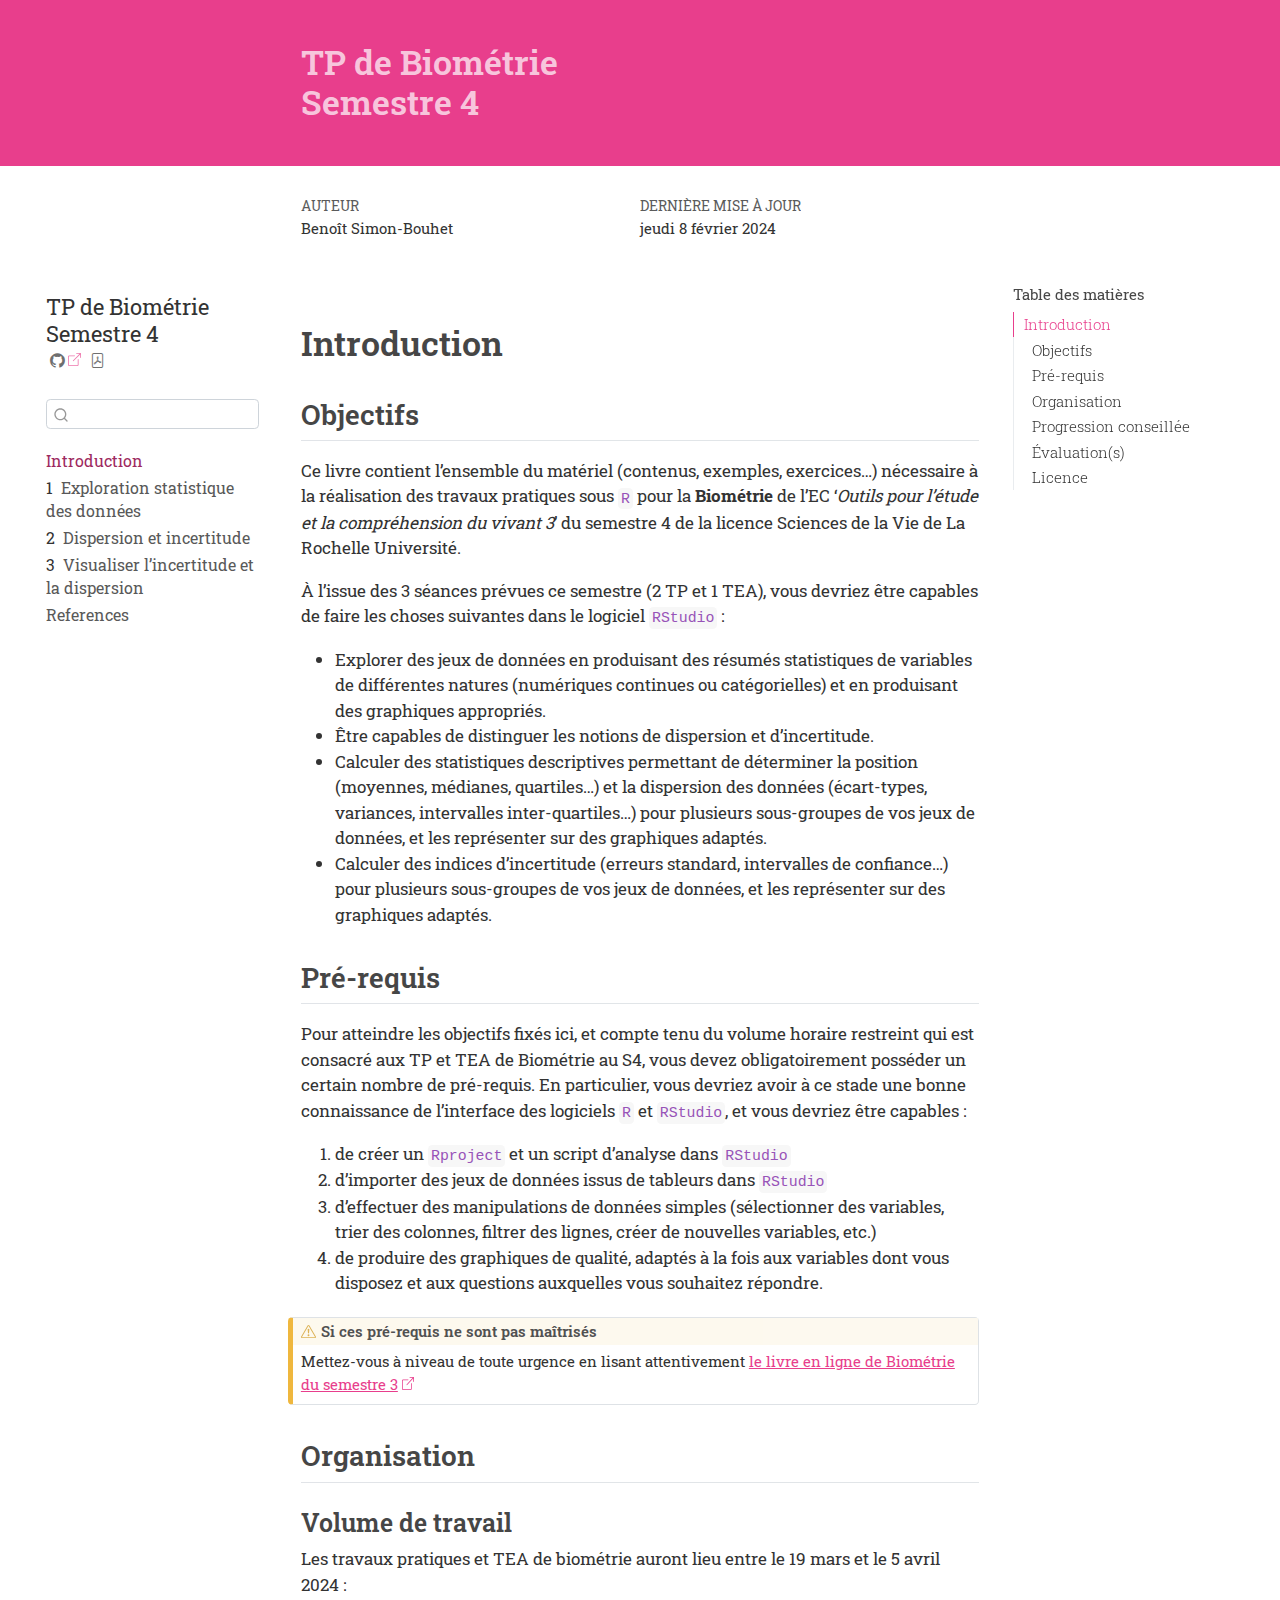
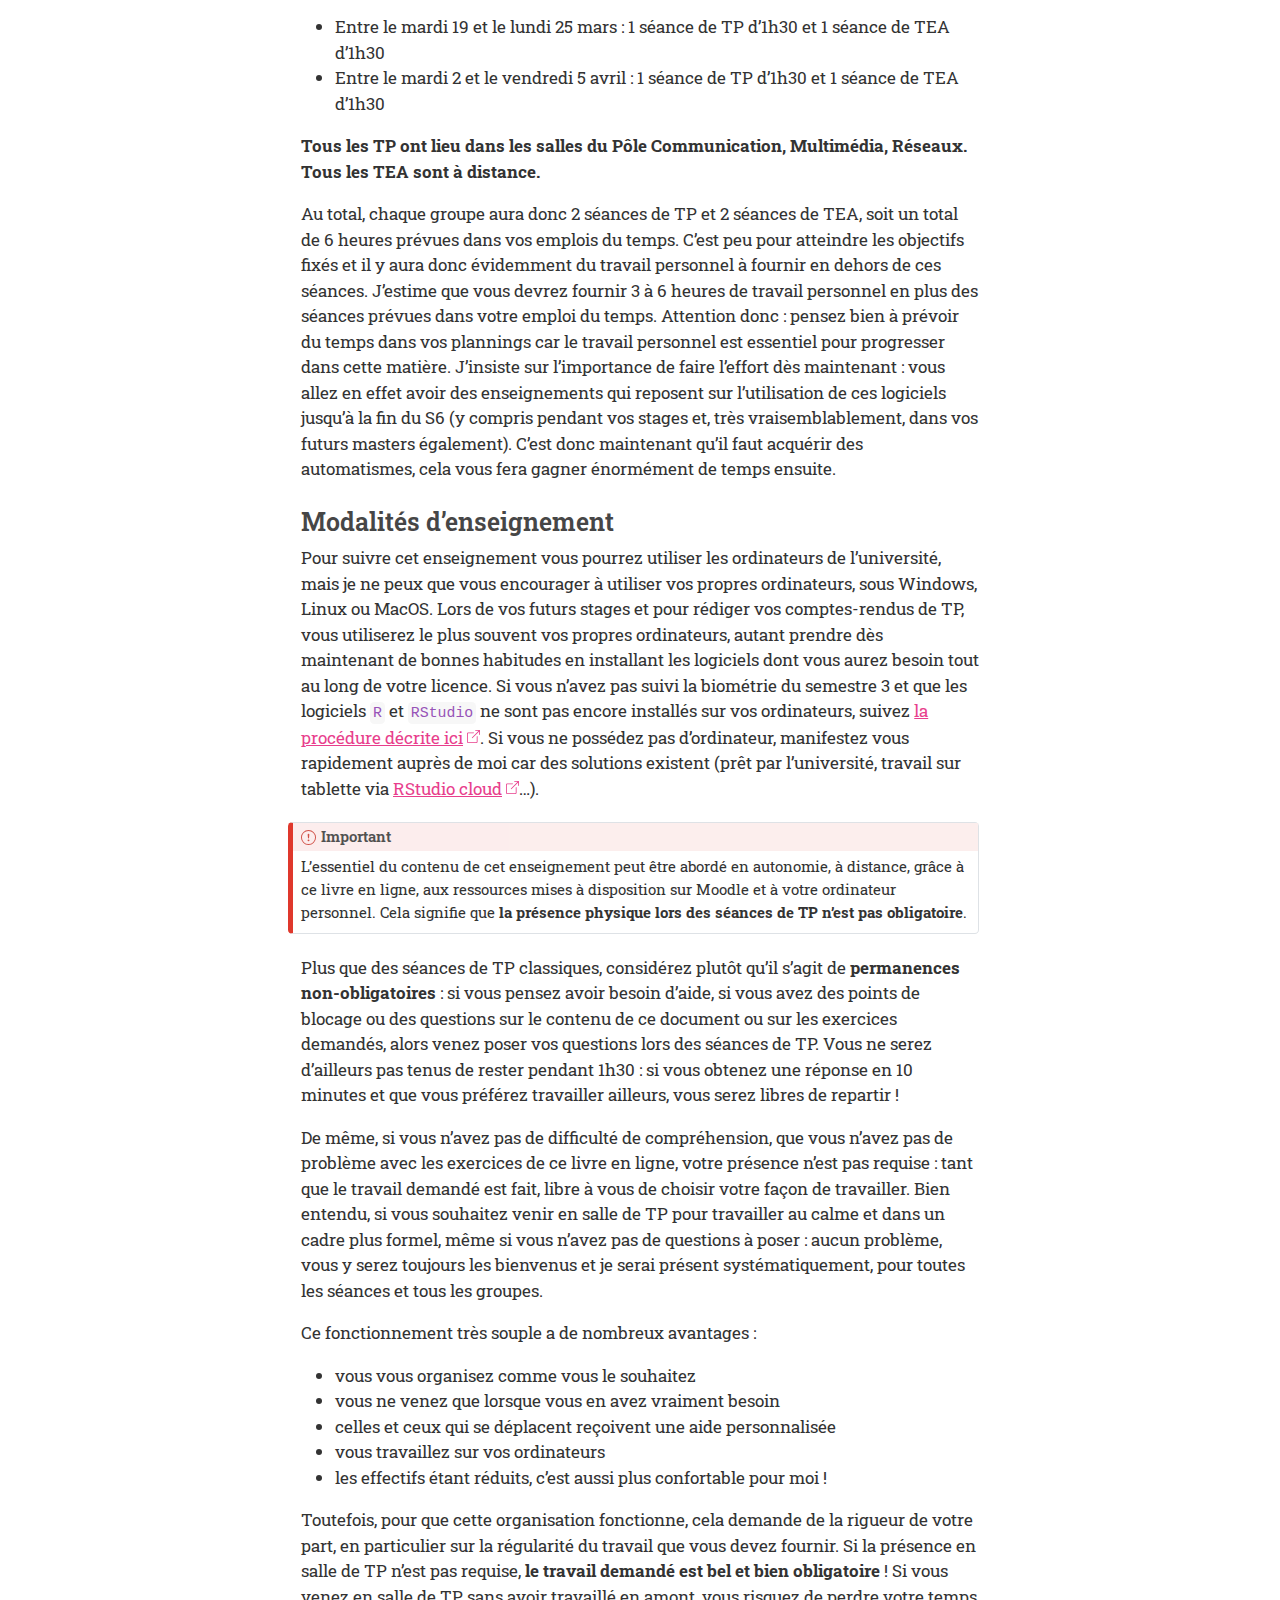
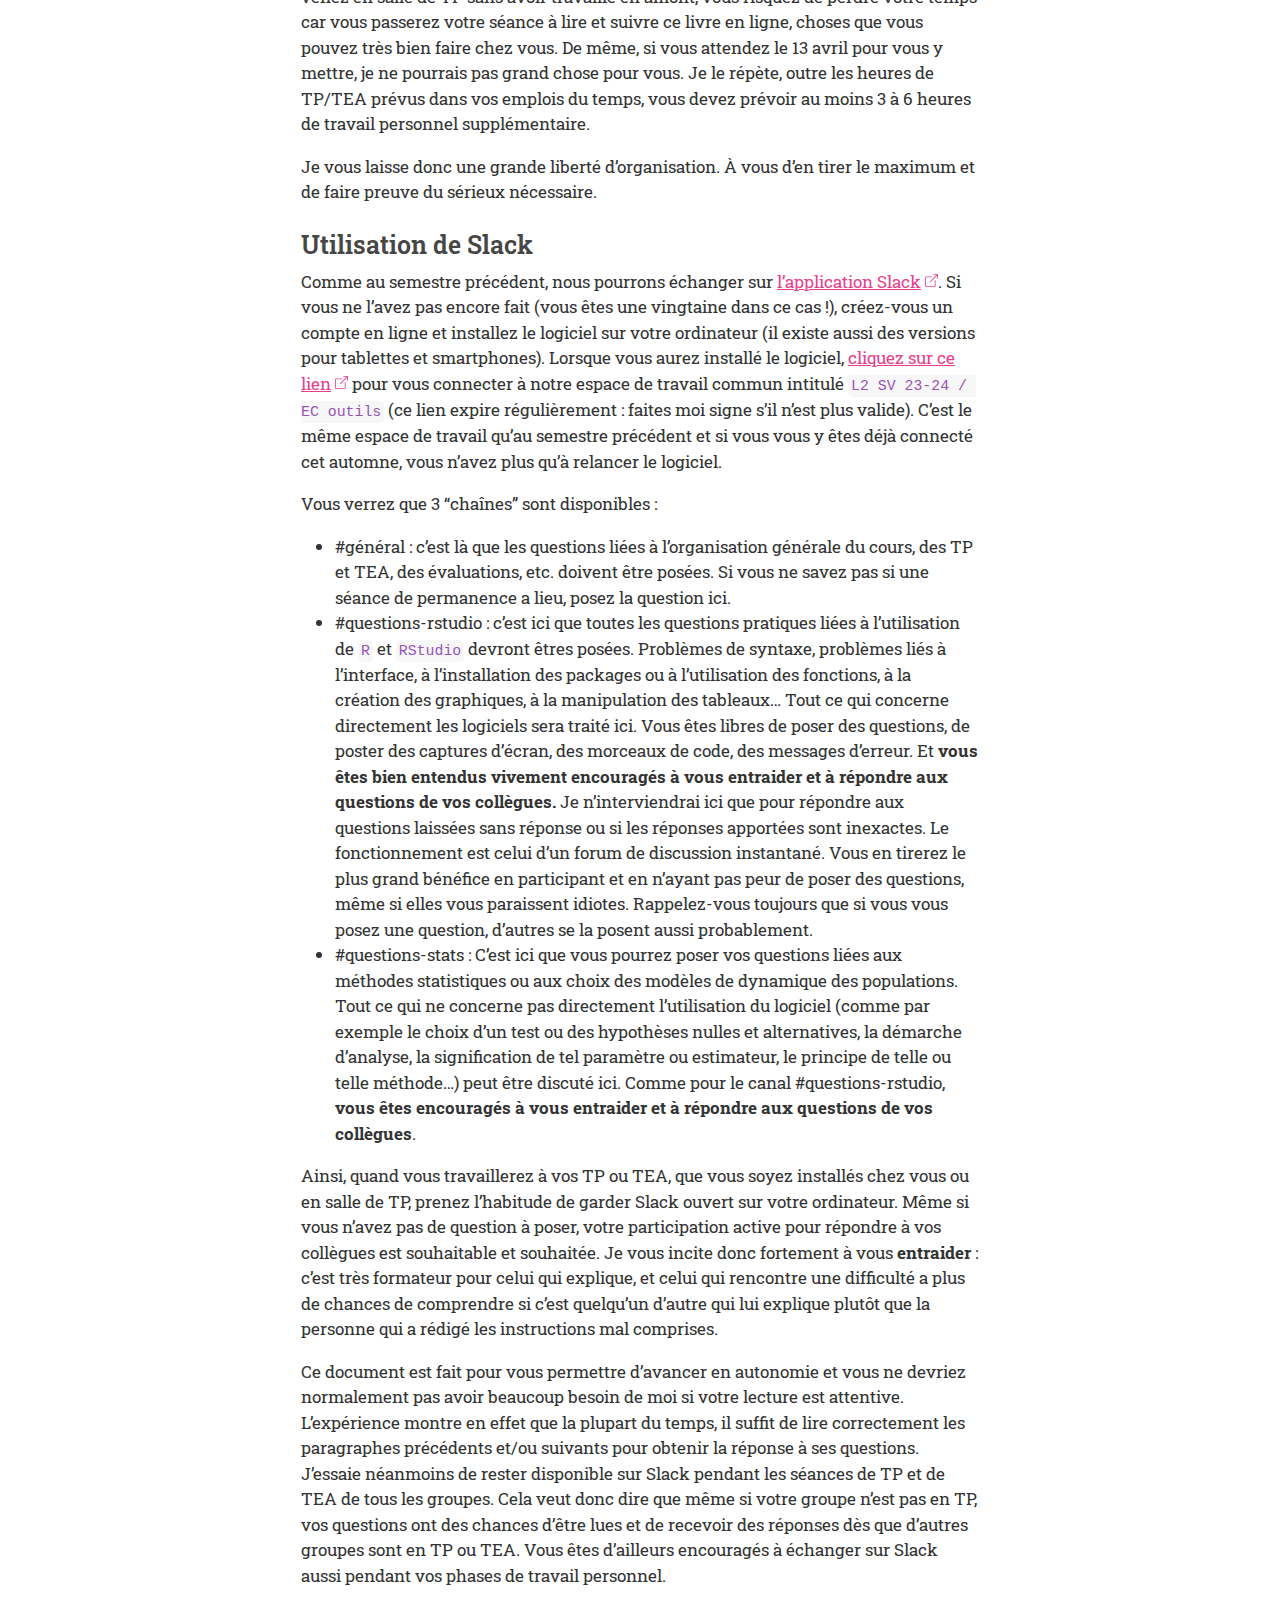
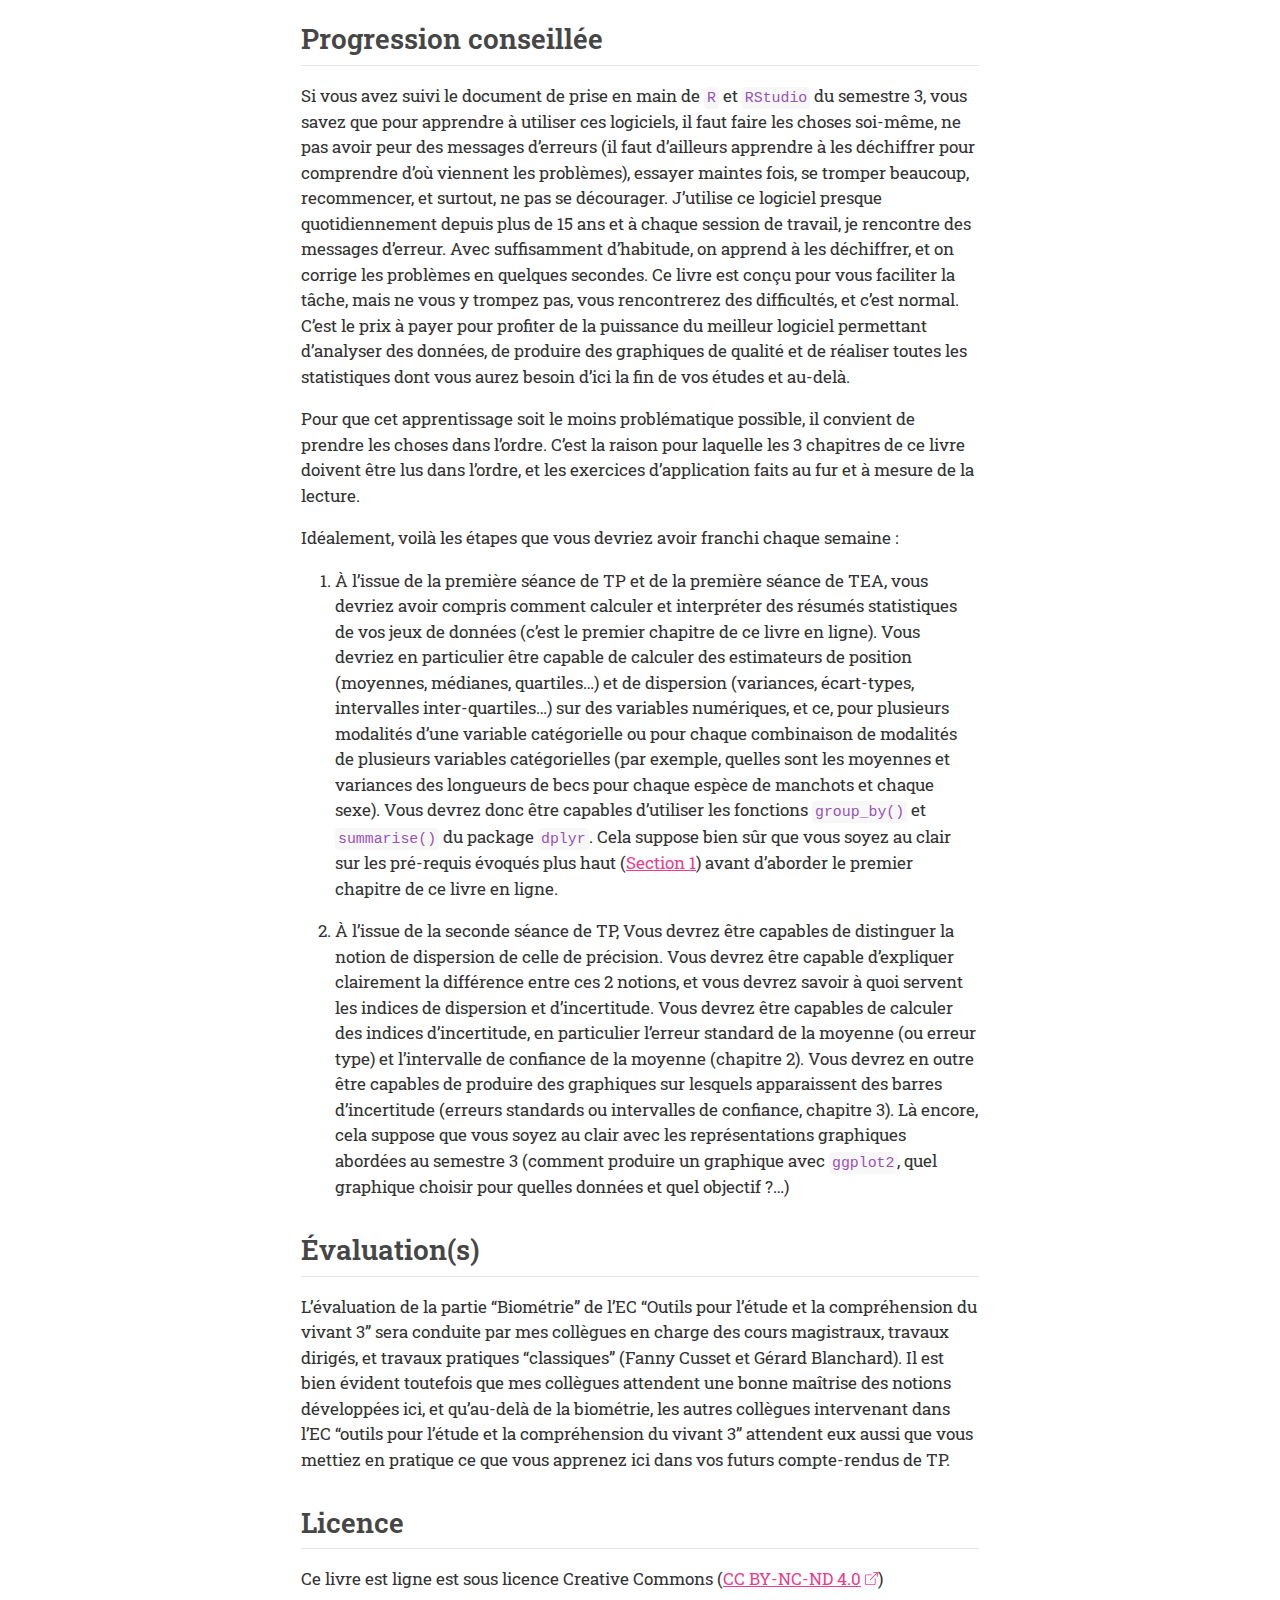
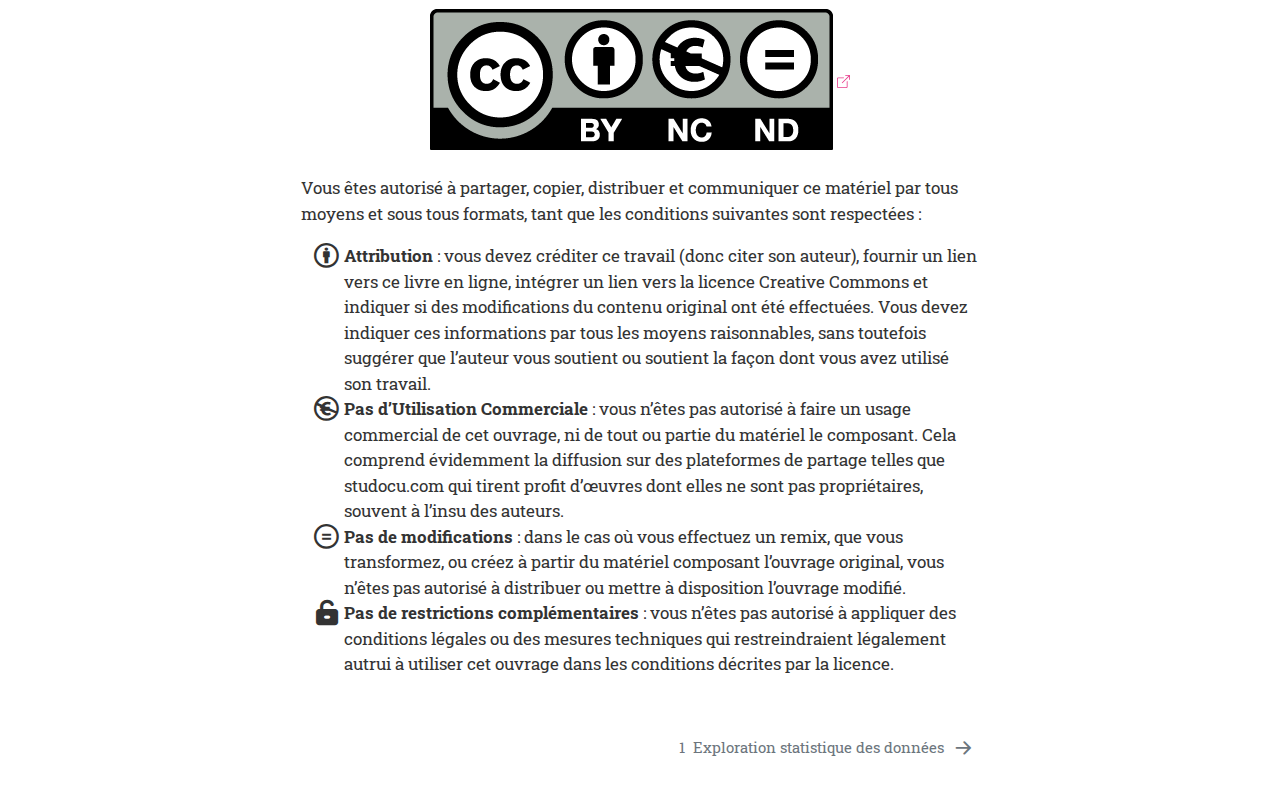
==== commit da12c313: "Fixed wrong date" ====
--- a/docs/index.html
+++ b/docs/index.html
@@ -237,7 +237,7 @@
 <h2 class="unnumbered anchored" data-anchor-id="organisation">Organisation</h2>
 <section id="volume-de-travail" class="level3 unnumbered">
 <h3 class="unnumbered anchored" data-anchor-id="volume-de-travail">Volume de travail</h3>
-<p>Les travaux pratiques et TEA de biométrie auront lieu entre le 14 mars et le 13 avril 2023 :</p>
+<p>Les travaux pratiques et TEA de biométrie auront lieu entre le 19 mars et le 5 avril 2024 :</p>
 <ul>
 <li>Entre le mardi 19 et le lundi 25 mars : 1 séance de TP d’1h30 et 1 séance de TEA d’1h30</li>
 <li>Entre le mardi 2 et le vendredi 5 avril : 1 séance de TP d’1h30 et 1 séance de TEA d’1h30</li>
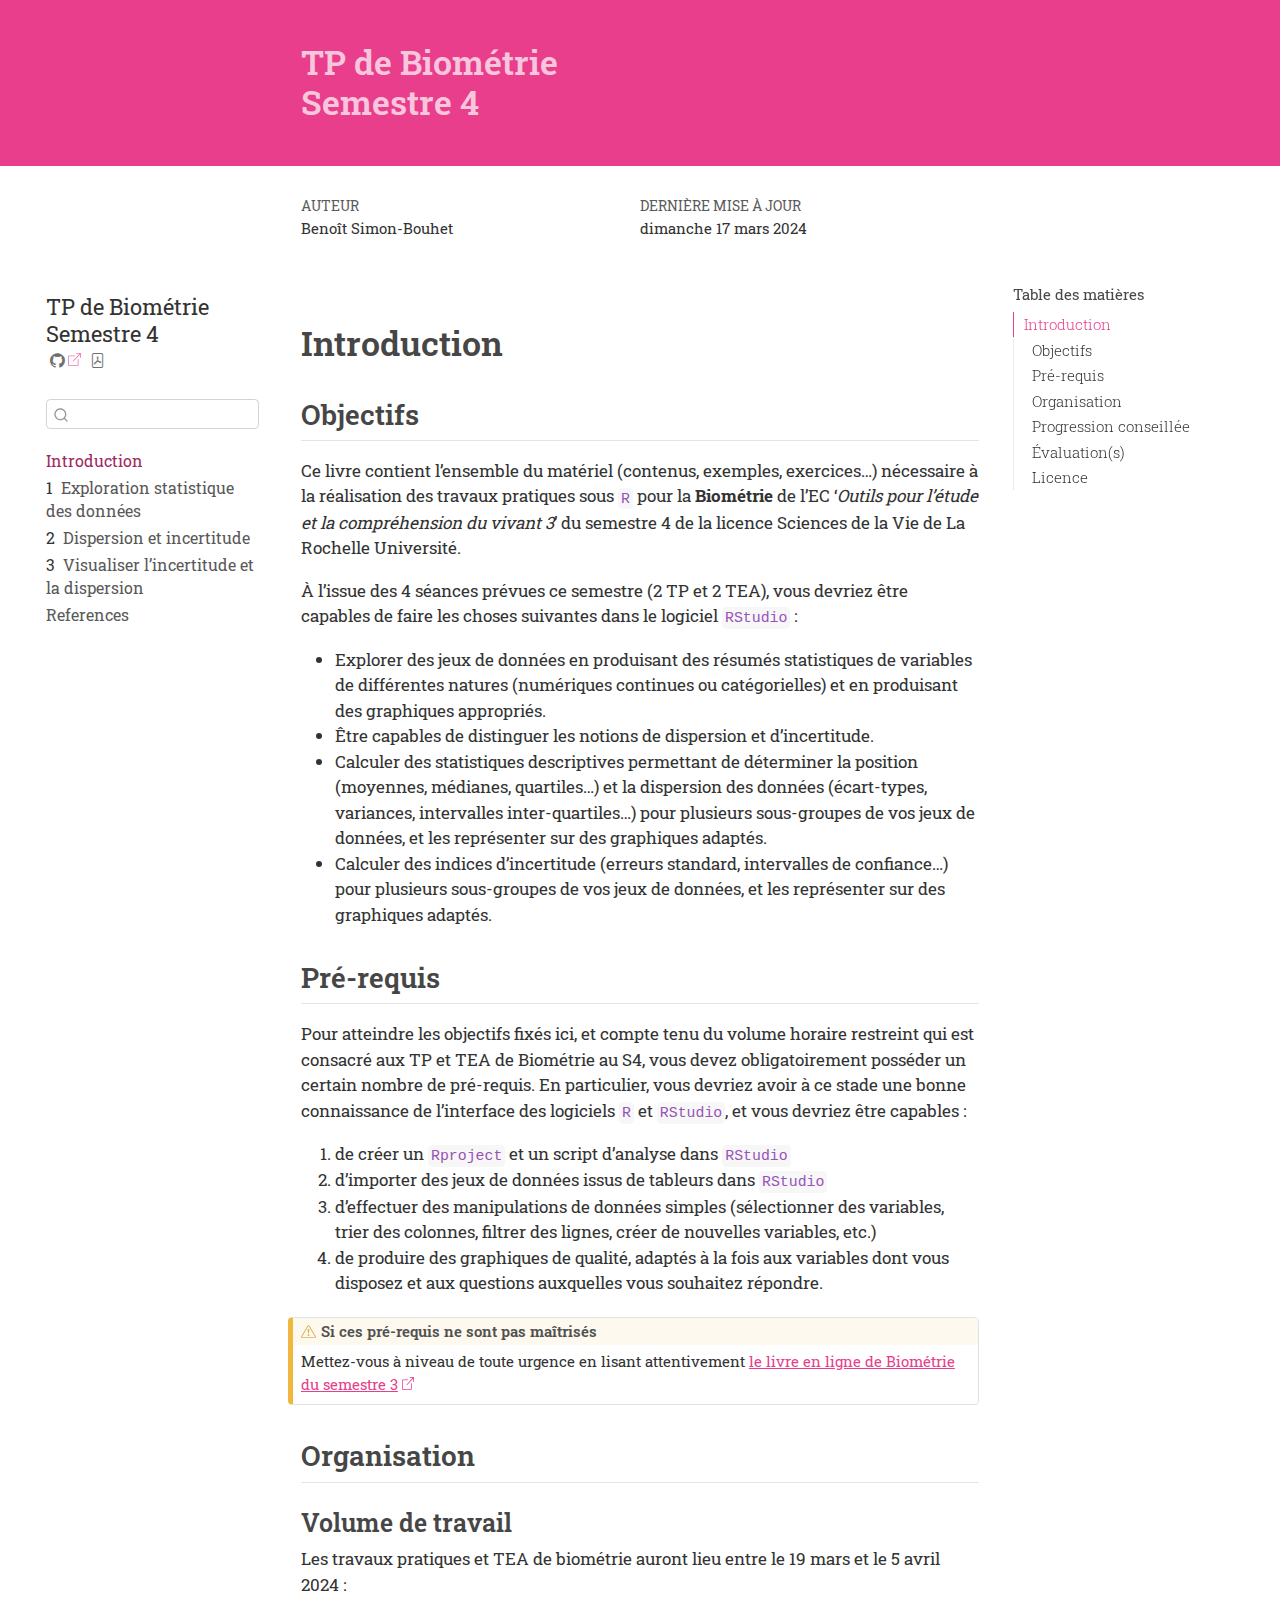
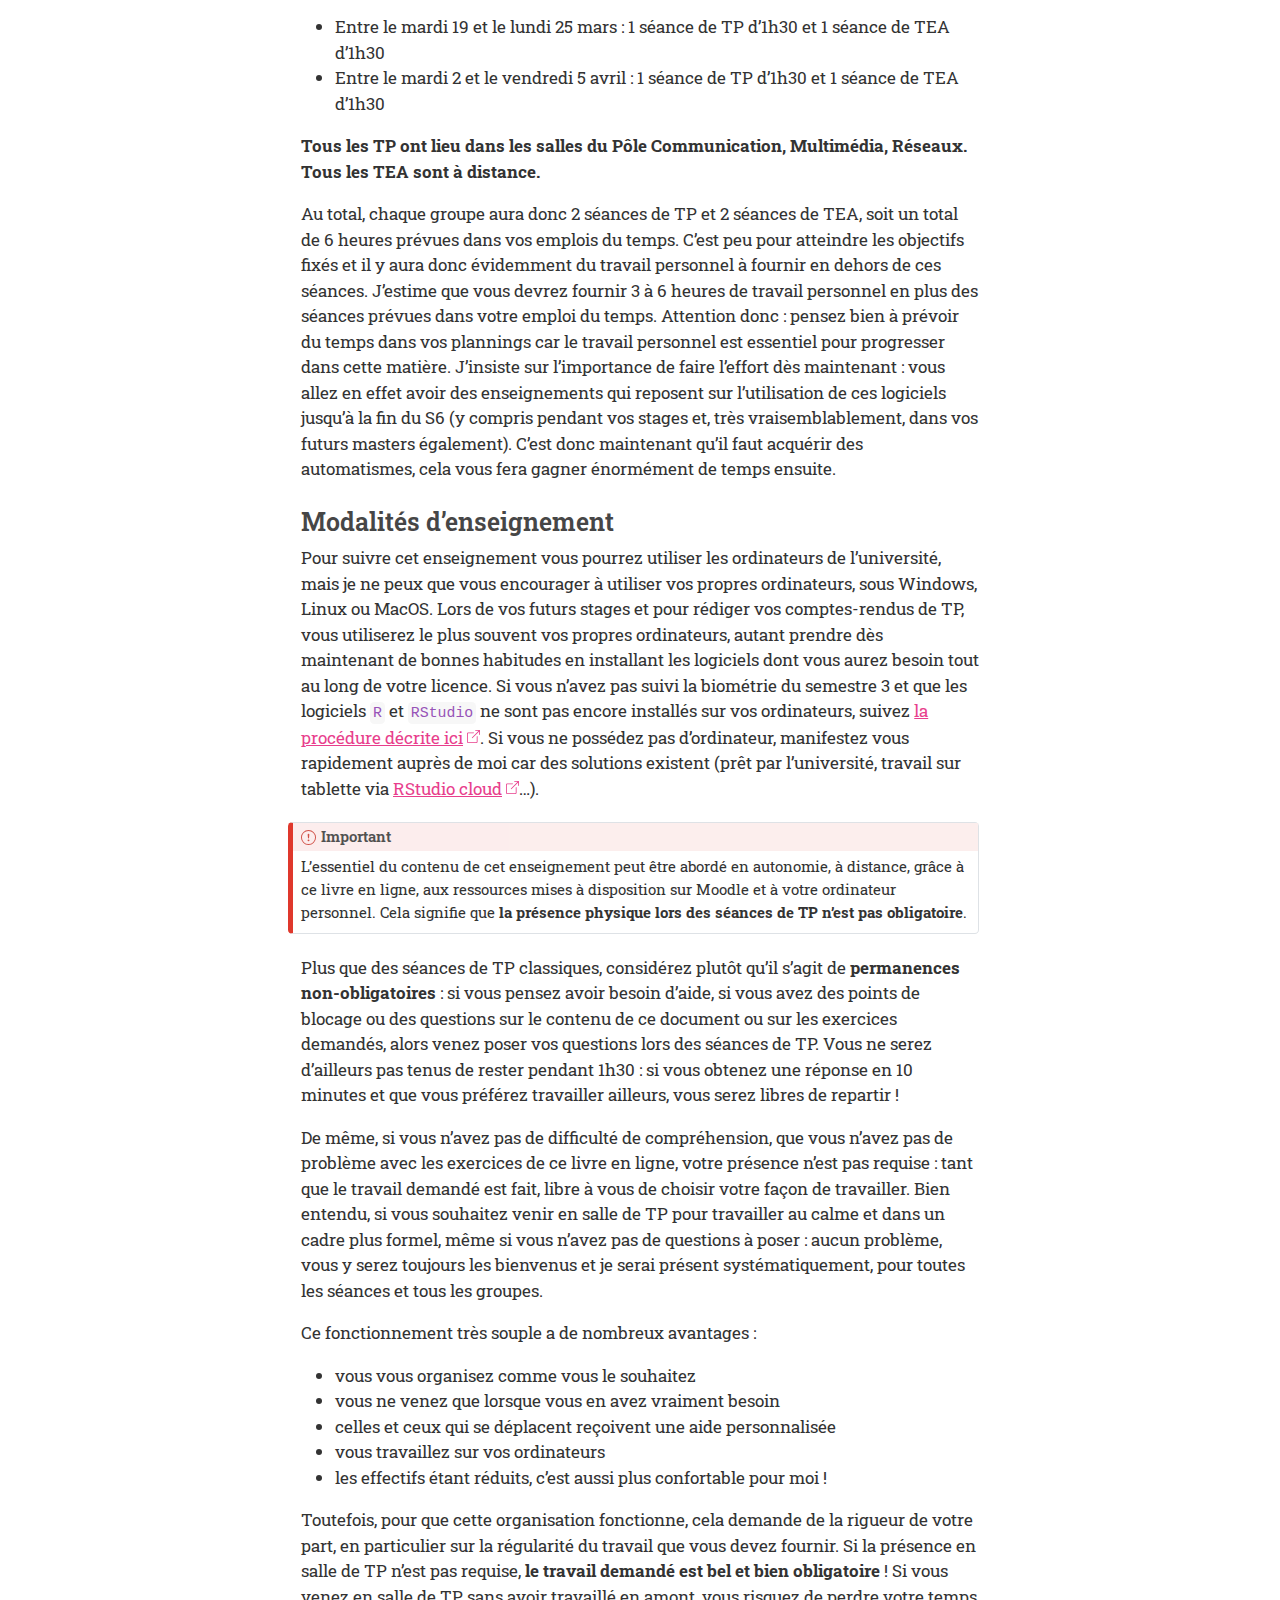
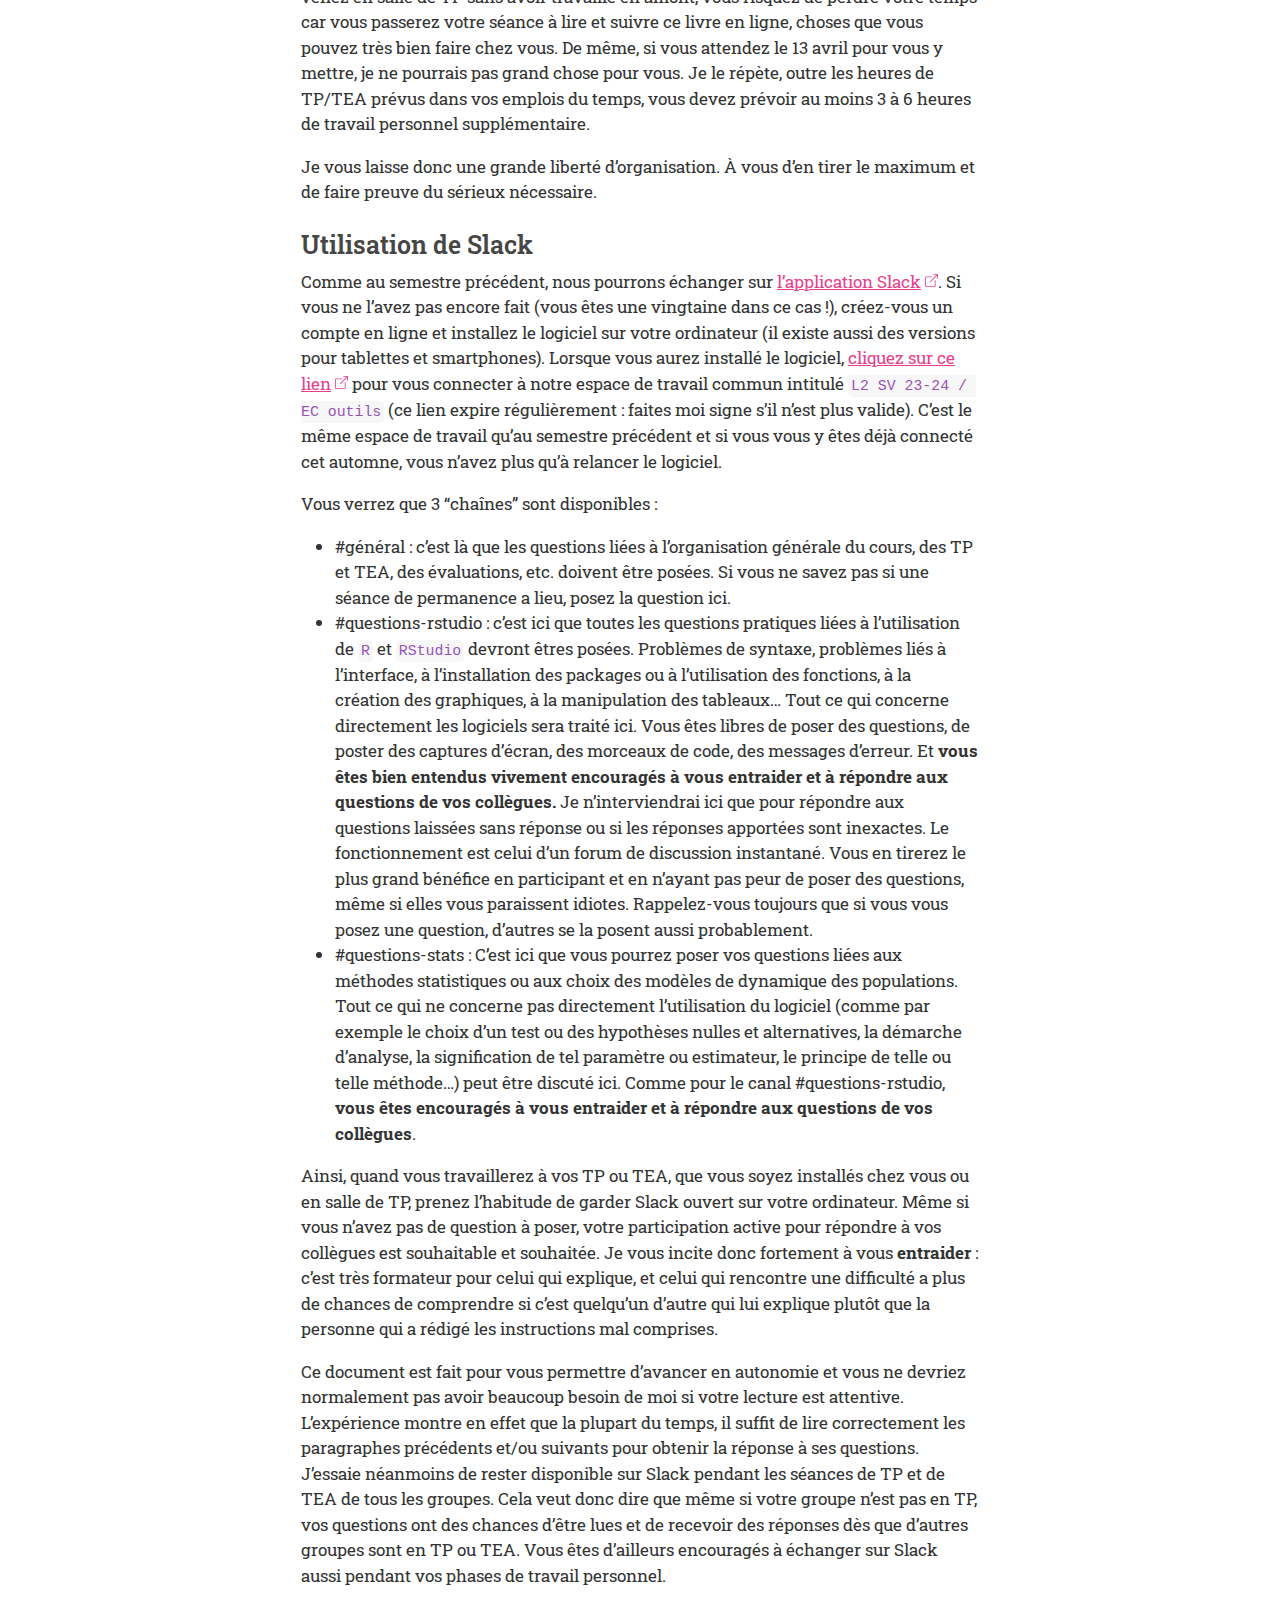
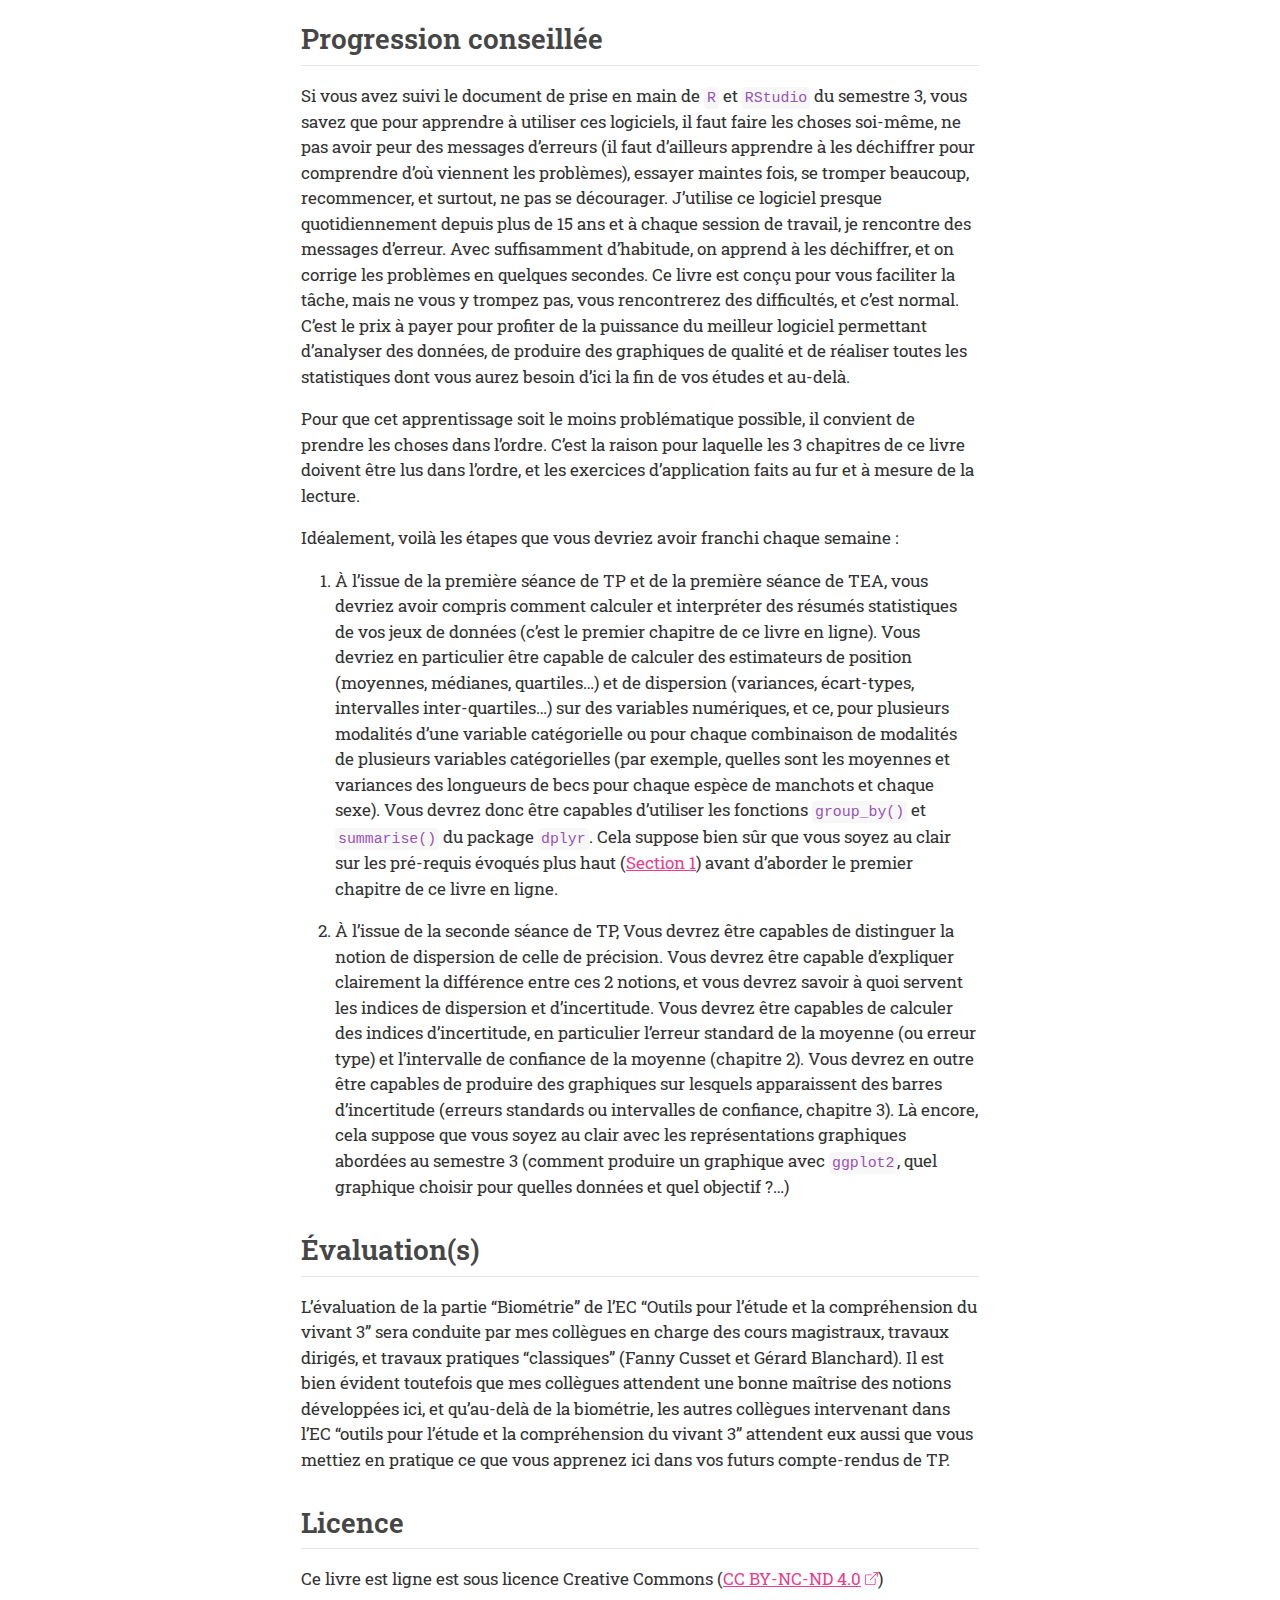
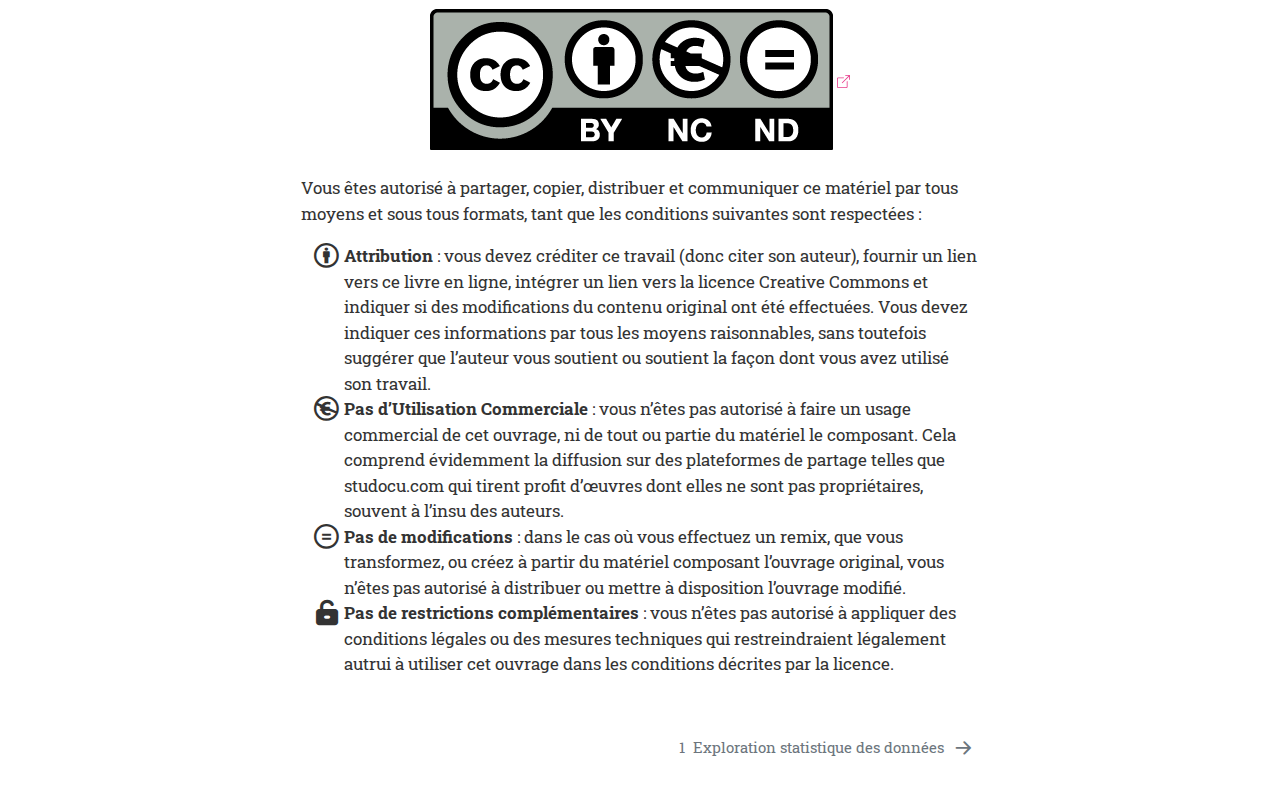
==== commit 81e92c78: "Recompiled and re-commited..." ====
--- a/docs/index.html
+++ b/docs/index.html
@@ -107,7 +107,7 @@
       <div>
       <div class="quarto-title-meta-heading">Dernière Mise à jour</div>
       <div class="quarto-title-meta-contents">
-        <p class="date">jeudi 8 février 2024</p>
+        <p class="date">dimanche 17 mars 2024</p>
       </div>
     </div>
     
@@ -202,7 +202,7 @@
 <section id="objectifs" class="level2 unnumbered">
 <h2 class="unnumbered anchored" data-anchor-id="objectifs">Objectifs</h2>
 <p>Ce livre contient l’ensemble du matériel (contenus, exemples, exercices…) nécessaire à la réalisation des travaux pratiques sous <code>R</code> pour la <strong>Biométrie</strong> de l’EC ‘<em>Outils pour l’étude et la compréhension du vivant 3</em>’ du semestre 4 de la licence Sciences de la Vie de La Rochelle Université.</p>
-<p>À l’issue des 3 séances prévues ce semestre (2 TP et 1 TEA), vous devriez être capables de faire les choses suivantes dans le logiciel <code>RStudio</code> :</p>
+<p>À l’issue des 4 séances prévues ce semestre (2 TP et 2 TEA), vous devriez être capables de faire les choses suivantes dans le logiciel <code>RStudio</code> :</p>
 <ul>
 <li>Explorer des jeux de données en produisant des résumés statistiques de variables de différentes natures (numériques continues ou catégorielles) et en produisant des graphiques appropriés.</li>
 <li>Être capables de distinguer les notions de dispersion et d’incertitude.</li>
@@ -277,7 +277,7 @@
 </section>
 <section id="utilisation-de-slack" class="level3 unnumbered">
 <h3 class="unnumbered anchored" data-anchor-id="utilisation-de-slack">Utilisation de Slack</h3>
-<p>Comme au semestre précédent, nous pourrons échanger sur <a href="https://slack.com/intl/fr-fr/">l’application Slack</a>. Si vous ne l’avez pas encore fait (vous êtes une vingtaine dans ce cas !), créez-vous un compte en ligne et installez le logiciel sur votre ordinateur (il existe aussi des versions pour tablettes et smartphones). Lorsque vous aurez installé le logiciel, <a href="https://join.slack.com/t/l2sv23-24ecoutils/shared_invite/zt-2cat780f7-C8Z2olru6YJoeVr28XPS4w">cliquez sur ce lien</a> pour vous connecter à notre espace de travail commun intitulé <code>L2 SV 23-24 / EC outils</code> (ce lien expire régulièrement : faites moi signe s’il n’est plus valide). C’est le même espace de travail qu’au semestre précédent et si vous vous y êtes déjà connecté cet automne, vous n’avez plus qu’à relancer le logiciel.</p>
+<p>Comme au semestre précédent, nous pourrons échanger sur <a href="https://slack.com/intl/fr-fr/">l’application Slack</a>. Si vous ne l’avez pas encore fait (vous êtes une vingtaine dans ce cas !), créez-vous un compte en ligne et installez le logiciel sur votre ordinateur (il existe aussi des versions pour tablettes et smartphones). Lorsque vous aurez installé le logiciel, <a href="https://join.slack.com/t/l2sv23-24ecoutils/shared_invite/zt-2ex1d3zzp-0cKzOwgDgBYBWL1DGW0ESw">cliquez sur ce lien</a> pour vous connecter à notre espace de travail commun intitulé <code>L2 SV 23-24 / EC outils</code> (ce lien expire régulièrement : faites moi signe s’il n’est plus valide). C’est le même espace de travail qu’au semestre précédent et si vous vous y êtes déjà connecté cet automne, vous n’avez plus qu’à relancer le logiciel.</p>
 <p>Vous verrez que 3 “chaînes” sont disponibles :</p>
 <ul>
 <li>#général : c’est là que les questions liées à l’organisation générale du cours, des TP et TEA, des évaluations, etc. doivent être posées. Si vous ne savez pas si une séance de permanence a lieu, posez la question ici.</li>
